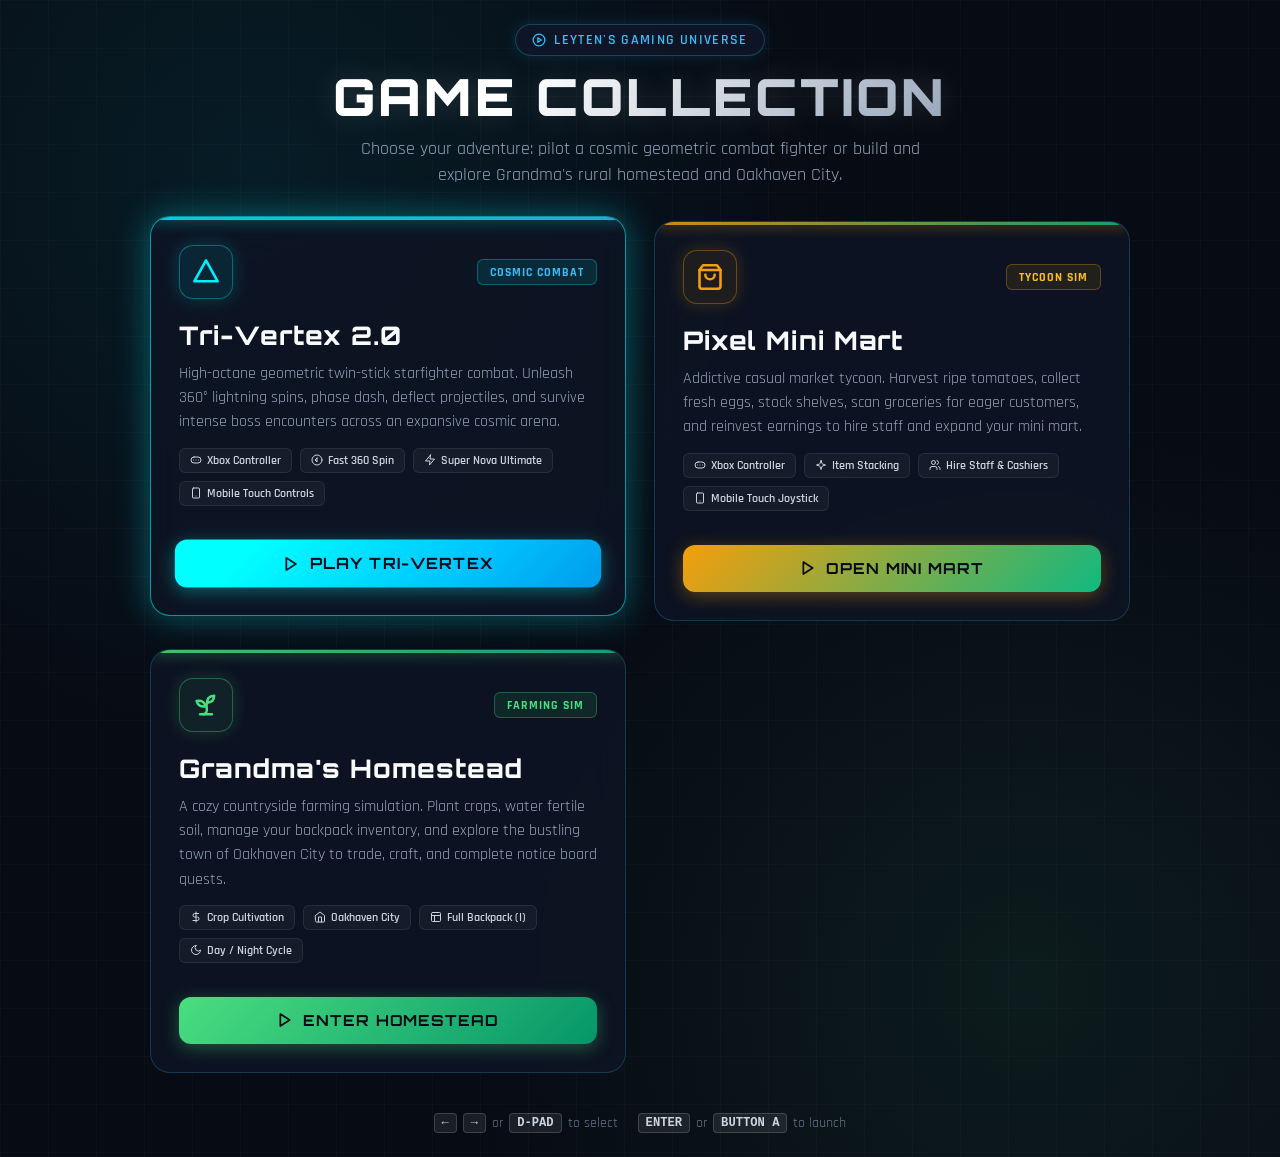
==== index.html @ d426d2e6 "Add Pixel Mini Mart cartoon/pixel tycoon game with Xbox, PC, and Mobile controls" ====
<!DOCTYPE html>
<html lang="en">
<head>
  <meta charset="UTF-8">
  <meta name="viewport" content="width=device-width, initial-scale=1.0, maximum-scale=1.0, user-scalable=no">
  <title>Leyten's Games - Game Hub</title>
  <link rel="preconnect" href="https://fonts.googleapis.com">
  <link rel="preconnect" href="https://fonts.gstatic.com" crossorigin>
  <link href="https://fonts.googleapis.com/css2?family=Orbitron:wght@500;700;900&family=Rajdhani:wght@500;600;700&display=swap" rel="stylesheet">
  <style>
    :root {
      --bg: #070b14;
      --card-bg: rgba(13, 20, 36, 0.85);
      --card-border: rgba(56, 189, 248, 0.22);
      --card-hover: rgba(56, 189, 248, 0.45);
      --tri-color: #00f0ff;
      --tri-glow: rgba(0, 240, 255, 0.35);
      --farm-color: #4ade80;
      --farm-glow: rgba(74, 222, 128, 0.35);
      --text-main: #f8fafc;
      --text-sub: #94a3b8;
    }

    * {
      box-sizing: border-box;
      margin: 0;
      padding: 0;
      user-select: none;
      -webkit-user-select: none;
    }

    body {
      background-color: var(--bg);
      background-image: 
        radial-gradient(circle at 20% 15%, rgba(0, 240, 255, 0.08) 0%, transparent 40%),
        radial-gradient(circle at 80% 85%, rgba(74, 222, 128, 0.08) 0%, transparent 40%),
        linear-gradient(rgba(255, 255, 255, 0.02) 1px, transparent 1px),
        linear-gradient(90deg, rgba(255, 255, 255, 0.02) 1px, transparent 1px);
      background-size: 100% 100%, 100% 100%, 48px 48px, 48px 48px;
      color: var(--text-main);
      font-family: 'Rajdhani', sans-serif;
      min-height: 100vh;
      display: flex;
      flex-direction: column;
      align-items: center;
      justify-content: center;
      padding: 24px 16px;
      overflow-x: hidden;
    }

    .hub-container {
      width: 100%;
      max-width: 980px;
      display: flex;
      flex-direction: column;
      align-items: center;
      gap: 32px;
    }

    /* Header */
    .hub-header {
      text-align: center;
      display: flex;
      flex-direction: column;
      align-items: center;
      gap: 8px;
    }

    .brand-badge {
      display: inline-flex;
      align-items: center;
      gap: 8px;
      padding: 6px 16px;
      background: rgba(15, 23, 42, 0.8);
      border: 1px solid rgba(56, 189, 248, 0.28);
      border-radius: 9999px;
      font-size: 0.85rem;
      font-weight: 600;
      letter-spacing: 0.1em;
      text-transform: uppercase;
      color: #38bdf8;
      box-shadow: 0 0 16px rgba(56, 189, 248, 0.15);
    }

    .hub-title {
      font-family: 'Orbitron', sans-serif;
      font-size: clamp(2rem, 5vw, 3.2rem);
      font-weight: 900;
      letter-spacing: 0.06em;
      background: linear-gradient(135deg, #ffffff 30%, #94a3b8 100%);
      -webkit-background-clip: text;
      -webkit-text-fill-color: transparent;
      text-shadow: 0 0 30px rgba(255, 255, 255, 0.15);
    }

    .hub-subtitle {
      color: var(--text-sub);
      font-size: 1.1rem;
      max-width: 580px;
      line-height: 1.5;
    }

    /* Games Grid */
    .games-grid {
      display: grid;
      grid-template-columns: repeat(auto-fit, minmax(320px, 1fr));
      gap: 28px;
      width: 100%;
    }

    .game-card {
      background: var(--card-bg);
      border: 1px solid var(--card-border);
      border-radius: 20px;
      padding: 28px;
      display: flex;
      flex-direction: column;
      gap: 20px;
      backdrop-filter: blur(16px);
      -webkit-backdrop-filter: blur(16px);
      text-decoration: none;
      color: inherit;
      position: relative;
      overflow: hidden;
      transition: all 0.28s cubic-bezier(0.16, 1, 0.3, 1);
      outline: none;
    }

    .game-card::before {
      content: '';
      position: absolute;
      top: 0;
      left: 0;
      right: 0;
      height: 3px;
      opacity: 0.85;
      transition: height 0.28s ease, opacity 0.28s ease;
    }

    .game-card.tri-vertex::before {
      background: linear-gradient(90deg, #00f0ff, #38bdf8);
      box-shadow: 0 0 14px #00f0ff;
    }

    .game-card.homestead::before {
      background: linear-gradient(90deg, #4ade80, #10b981);
      box-shadow: 0 0 14px #4ade80;
    }

    .game-card.mini-mart::before {
      background: linear-gradient(90deg, #f59e0b, #10b981);
      box-shadow: 0 0 14px #f59e0b;
    }

    .game-card.mini-mart:hover,
    .game-card.mini-mart:focus-visible,
    .game-card.mini-mart.active-focus {
      border-color: rgba(245, 158, 11, 0.6);
      box-shadow: 0 0 35px rgba(245, 158, 11, 0.35);
    }

    .game-card.mini-mart .game-icon-wrap {
      background: rgba(245, 158, 11, 0.08);
      border-color: rgba(245, 158, 11, 0.35);
      color: #f59e0b;
      box-shadow: 0 0 18px rgba(245, 158, 11, 0.2);
    }

    .game-card.mini-mart .genre-tag {
      background: rgba(245, 158, 11, 0.1);
      border-color: rgba(245, 158, 11, 0.3);
      color: #fbbf24;
    }

    .game-card.mini-mart .launch-btn {
      background: linear-gradient(135deg, #f59e0b, #10b981);
      color: #070b14;
      box-shadow: 0 4px 18px rgba(245, 158, 11, 0.35);
    }

    .game-card:hover,
    .game-card:focus-visible,
    .game-card.active-focus {
      transform: translateY(-5px);
      box-shadow: 0 18px 36px -10px rgba(0, 0, 0, 0.65);
    }

    .game-card.tri-vertex:hover,
    .game-card.tri-vertex:focus-visible,
    .game-card.tri-vertex.active-focus {
      border-color: rgba(0, 240, 255, 0.6);
      box-shadow: 0 0 35px var(--tri-glow);
    }

    .game-card.homestead:hover,
    .game-card.homestead:focus-visible,
    .game-card.homestead.active-focus {
      border-color: rgba(74, 222, 128, 0.6);
      box-shadow: 0 0 35px var(--farm-glow);
    }

    /* Card Elements */
    .card-top {
      display: flex;
      justify-content: space-between;
      align-items: center;
    }

    .game-icon-wrap {
      width: 54px;
      height: 54px;
      border-radius: 14px;
      display: flex;
      align-items: center;
      justify-content: center;
      border: 1px solid;
    }

    .game-card.tri-vertex .game-icon-wrap {
      background: rgba(0, 240, 255, 0.08);
      border-color: rgba(0, 240, 255, 0.35);
      color: #00f0ff;
      box-shadow: 0 0 18px rgba(0, 240, 255, 0.2);
    }

    .game-card.homestead .game-icon-wrap {
      background: rgba(74, 222, 128, 0.08);
      border-color: rgba(74, 222, 128, 0.35);
      color: #4ade80;
      box-shadow: 0 0 18px rgba(74, 222, 128, 0.2);
    }

    .genre-tag {
      font-size: 0.78rem;
      font-weight: 700;
      text-transform: uppercase;
      letter-spacing: 0.08em;
      padding: 4px 12px;
      border-radius: 6px;
      border: 1px solid;
    }

    .game-card.tri-vertex .genre-tag {
      background: rgba(0, 240, 255, 0.1);
      border-color: rgba(0, 240, 255, 0.3);
      color: #38bdf8;
    }

    .game-card.homestead .genre-tag {
      background: rgba(74, 222, 128, 0.1);
      border-color: rgba(74, 222, 128, 0.3);
      color: #4ade80;
    }

    .card-body {
      display: flex;
      flex-direction: column;
      gap: 10px;
    }

    .game-name {
      font-family: 'Orbitron', sans-serif;
      font-size: 1.6rem;
      font-weight: 800;
      letter-spacing: 0.04em;
    }

    .game-desc {
      color: var(--text-sub);
      font-size: 0.98rem;
      line-height: 1.55;
    }

    /* Feature tags */
    .feature-pills {
      display: flex;
      flex-wrap: wrap;
      gap: 8px;
      margin-top: 4px;
    }

    .feature-pill {
      font-size: 0.76rem;
      font-weight: 600;
      color: #cbd5e1;
      background: rgba(255, 255, 255, 0.04);
      padding: 4px 10px;
      border-radius: 6px;
      border: 1px solid rgba(255, 255, 255, 0.08);
      display: flex;
      align-items: center;
      gap: 5px;
    }

    /* Action button */
    .card-footer {
      margin-top: auto;
      padding-top: 14px;
    }

    .launch-btn {
      width: 100%;
      padding: 14px;
      border-radius: 12px;
      font-family: 'Orbitron', sans-serif;
      font-size: 0.95rem;
      font-weight: 700;
      letter-spacing: 0.06em;
      text-transform: uppercase;
      display: flex;
      align-items: center;
      justify-content: center;
      gap: 10px;
      border: none;
      cursor: pointer;
      transition: all 0.22s ease;
    }

    .game-card.tri-vertex .launch-btn {
      background: linear-gradient(135deg, #00f0ff, #0088cc);
      color: #070b14;
      box-shadow: 0 4px 18px rgba(0, 240, 255, 0.35);
    }

    .game-card.homestead .launch-btn {
      background: linear-gradient(135deg, #4ade80, #059669);
      color: #070b14;
      box-shadow: 0 4px 18px rgba(74, 222, 128, 0.35);
    }

    .game-card:hover .launch-btn,
    .game-card.active-focus .launch-btn {
      filter: brightness(1.15);
      transform: scale(1.02);
    }

    /* Footer Navigation & Controls Tip */
    .hub-footer {
      display: flex;
      flex-wrap: wrap;
      align-items: center;
      justify-content: center;
      gap: 20px;
      color: #64748b;
      font-size: 0.88rem;
      text-align: center;
      padding-top: 8px;
    }

    .tip-item {
      display: inline-flex;
      align-items: center;
      gap: 6px;
    }

    .key-badge {
      display: inline-block;
      padding: 2px 7px;
      border-radius: 4px;
      background: rgba(255, 255, 255, 0.08);
      border: 1px solid rgba(255, 255, 255, 0.16);
      color: #cbd5e1;
      font-size: 0.76rem;
      font-family: monospace;
      font-weight: 700;
    }

    svg {
      flex-shrink: 0;
    }
  </style>
</head>
<body>

  <main class="hub-container">
    
    <!-- Header -->
    <header class="hub-header">
      <div class="brand-badge">
        <svg width="14" height="14" viewBox="0 0 24 24" fill="none" stroke="currentColor" stroke-width="2.2" stroke-linecap="round" stroke-linejoin="round">
          <circle cx="12" cy="12" r="10"/>
          <polygon points="10 8 16 12 10 16 10 8"/>
        </svg>
        <span>Leyten's Gaming Universe</span>
      </div>
      <h1 class="hub-title">GAME COLLECTION</h1>
      <p class="hub-subtitle">Choose your adventure: pilot a cosmic geometric combat fighter or build and explore Grandma's rural homestead and Oakhaven City.</p>
    </header>

    <!-- Games Grid -->
    <section class="games-grid" aria-label="Available Games">
      
      <!-- Tri-Vertex Card -->
      <a href="Tri-Vertex/index.html" class="game-card tri-vertex" id="card-tri-vertex" tabindex="0">
        <div class="card-top">
          <div class="game-icon-wrap" aria-hidden="true">
            <svg width="28" height="28" viewBox="0 0 24 24" fill="none" stroke="currentColor" stroke-width="2.2" stroke-linecap="round" stroke-linejoin="round">
              <polygon points="12 2 22 20 2 20 12 2"/>
            </svg>
          </div>
          <span class="genre-tag">Cosmic Combat</span>
        </div>

        <div class="card-body">
          <h2 class="game-name">Tri-Vertex 2.0</h2>
          <p class="game-desc">High-octane geometric twin-stick starfighter combat. Unleash 360° lightning spins, phase dash, deflect projectiles, and survive intense boss encounters across an expansive cosmic arena.</p>

          <div class="feature-pills">
            <span class="feature-pill">
              <svg width="12" height="12" viewBox="0 0 24 24" fill="none" stroke="currentColor" stroke-width="2" stroke-linecap="round" stroke-linejoin="round">
                <rect width="20" height="12" x="2" y="6" rx="6"/>
                <path d="M12 12h.01"/><path d="M17 12h.01"/><path d="M7 12h.01"/>
              </svg>
              Xbox Controller
            </span>
            <span class="feature-pill">
              <svg width="12" height="12" viewBox="0 0 24 24" fill="none" stroke="currentColor" stroke-width="2" stroke-linecap="round" stroke-linejoin="round">
                <circle cx="12" cy="12" r="10"/><polygon points="12 8 8 12 12 16 12 8"/>
              </svg>
              Fast 360 Spin
            </span>
            <span class="feature-pill">
              <svg width="12" height="12" viewBox="0 0 24 24" fill="none" stroke="currentColor" stroke-width="2" stroke-linecap="round" stroke-linejoin="round">
                <polygon points="13 2 3 14 12 14 11 22 21 10 12 10 13 2"/>
              </svg>
              Super Nova Ultimate
            </span>
            <span class="feature-pill">
              <svg width="12" height="12" viewBox="0 0 24 24" fill="none" stroke="currentColor" stroke-width="2" stroke-linecap="round" stroke-linejoin="round">
                <rect width="14" height="20" x="5" y="2" rx="2"/><path d="M12 18h.01"/>
              </svg>
              Mobile Touch Controls
            </span>
          </div>
        </div>

        <div class="card-footer">
          <div class="launch-btn">
            <svg width="16" height="16" viewBox="0 0 24 24" fill="none" stroke="currentColor" stroke-width="2.5" stroke-linecap="round" stroke-linejoin="round">
              <polygon points="5 3 19 12 5 21 5 3"/>
            </svg>
            <span>Play Tri-Vertex</span>
          </div>
        </div>
      </a>

      <!-- Pixel Mini Mart Card -->
      <a href="Mini-Mart/index.html" class="game-card mini-mart" id="card-mini-mart" tabindex="0">
        <div class="card-top">
          <div class="game-icon-wrap" aria-hidden="true">
            <svg width="28" height="28" viewBox="0 0 24 24" fill="none" stroke="currentColor" stroke-width="2.2" stroke-linecap="round" stroke-linejoin="round">
              <path d="M6 2 3 6v14a2 2 0 0 0 2 2h14a2 2 0 0 0 2-2V6l-3-4Z"/>
              <path d="M3 6h18"/>
              <path d="M16 10a4 4 0 0 1-8 0"/>
            </svg>
          </div>
          <span class="genre-tag">Tycoon Sim</span>
        </div>

        <div class="card-body">
          <h2 class="game-name">Pixel Mini Mart</h2>
          <p class="game-desc">Addictive casual market tycoon. Harvest ripe tomatoes, collect fresh eggs, stock shelves, scan groceries for eager customers, and reinvest earnings to hire staff and expand your mini mart.</p>

          <div class="feature-pills">
            <span class="feature-pill">
              <svg width="12" height="12" viewBox="0 0 24 24" fill="none" stroke="currentColor" stroke-width="2" stroke-linecap="round" stroke-linejoin="round">
                <rect width="20" height="12" x="2" y="6" rx="6"/>
                <path d="M12 12h.01"/><path d="M17 12h.01"/><path d="M7 12h.01"/>
              </svg>
              Xbox Controller
            </span>
            <span class="feature-pill">
              <svg width="12" height="12" viewBox="0 0 24 24" fill="none" stroke="currentColor" stroke-width="2" stroke-linecap="round" stroke-linejoin="round">
                <path d="m12 3-1.9 5.8a2 2 0 0 1-1.3 1.3L3 12l5.8 1.9a2 2 0 0 1 1.3 1.3L12 21l1.9-5.8a2 2 0 0 1 1.3-1.3L21 12l-5.8-1.9a2 2 0 0 1-1.3-1.3Z"/>
              </svg>
              Item Stacking
            </span>
            <span class="feature-pill">
              <svg width="12" height="12" viewBox="0 0 24 24" fill="none" stroke="currentColor" stroke-width="2" stroke-linecap="round" stroke-linejoin="round">
                <path d="M16 21v-2a4 4 0 0 0-4-4H6a4 4 0 0 0-4 4v2"/><circle cx="9" cy="7" r="4"/><path d="M22 21v-2a4 4 0 0 0-3-3.87"/><path d="M16 3.13a4 4 0 0 1 0 7.75"/>
              </svg>
              Hire Staff & Cashiers
            </span>
            <span class="feature-pill">
              <svg width="12" height="12" viewBox="0 0 24 24" fill="none" stroke="currentColor" stroke-width="2" stroke-linecap="round" stroke-linejoin="round">
                <rect width="14" height="20" x="5" y="2" rx="2"/><path d="M12 18h.01"/>
              </svg>
              Mobile Touch Joystick
            </span>
          </div>
        </div>

        <div class="card-footer">
          <div class="launch-btn">
            <svg width="16" height="16" viewBox="0 0 24 24" fill="none" stroke="currentColor" stroke-width="2.5" stroke-linecap="round" stroke-linejoin="round">
              <polygon points="5 3 19 12 5 21 5 3"/>
            </svg>
            <span>Open Mini Mart</span>
          </div>
        </div>
      </a>

      <!-- Grandma's Homestead Card -->
      <a href="Grandmas-Homestead/index.html" class="game-card homestead" id="card-homestead" tabindex="0">
        <div class="card-top">
          <div class="game-icon-wrap" aria-hidden="true">
            <svg width="28" height="28" viewBox="0 0 24 24" fill="none" stroke="currentColor" stroke-width="2.2" stroke-linecap="round" stroke-linejoin="round">
              <path d="M7 20h10"/>
              <path d="M10 20c5.5-2.5.8-6.4 3-10"/>
              <path d="M9.5 9.4c1.1.8 1.8 2.2 2.3 3.7-2 .4-3.5.4-4.8-.3-1.2-.6-2.3-1.9-3-4.2 2.8-.5 4.4.1 5.5.8z"/>
              <path d="M14.1 6a7 7 0 0 0-1.1 4c1.9-.1 3.3-.6 4.3-1.4 1-1 1.6-2.3 1.7-4.6-2.7.1-4 1-4.9 2z"/>
            </svg>
          </div>
          <span class="genre-tag">Farming Sim</span>
        </div>

        <div class="card-body">
          <h2 class="game-name">Grandma's Homestead</h2>
          <p class="game-desc">A cozy countryside farming simulation. Plant crops, water fertile soil, manage your backpack inventory, and explore the bustling town of Oakhaven City to trade, craft, and complete notice board quests.</p>

          <div class="feature-pills">
            <span class="feature-pill">
              <svg width="12" height="12" viewBox="0 0 24 24" fill="none" stroke="currentColor" stroke-width="2" stroke-linecap="round" stroke-linejoin="round">
                <path d="M12 2v20"/><path d="M17 5H9.5a3.5 3.5 0 0 0 0 7h5a3.5 3.5 0 0 1 0 7H6"/>
              </svg>
              Crop Cultivation
            </span>
            <span class="feature-pill">
              <svg width="12" height="12" viewBox="0 0 24 24" fill="none" stroke="currentColor" stroke-width="2" stroke-linecap="round" stroke-linejoin="round">
                <path d="m3 9 9-7 9 7v11a2 2 0 0 1-2 2H5a2 2 0 0 1-2-2z"/><polyline points="9 22 9 12 15 12 15 22"/>
              </svg>
              Oakhaven City
            </span>
            <span class="feature-pill">
              <svg width="12" height="12" viewBox="0 0 24 24" fill="none" stroke="currentColor" stroke-width="2" stroke-linecap="round" stroke-linejoin="round">
                <rect width="18" height="18" x="3" y="3" rx="2"/><path d="M3 9h18"/><path d="M9 21V9"/>
              </svg>
              Full Backpack (I)
            </span>
            <span class="feature-pill">
              <svg width="12" height="12" viewBox="0 0 24 24" fill="none" stroke="currentColor" stroke-width="2" stroke-linecap="round" stroke-linejoin="round">
                <path d="M12 3a6 6 0 0 0 9 9 9 9 0 1 1-9-9Z"/>
              </svg>
              Day / Night Cycle
            </span>
          </div>
        </div>

        <div class="card-footer">
          <div class="launch-btn">
            <svg width="16" height="16" viewBox="0 0 24 24" fill="none" stroke="currentColor" stroke-width="2.5" stroke-linecap="round" stroke-linejoin="round">
              <polygon points="5 3 19 12 5 21 5 3"/>
            </svg>
            <span>Enter Homestead</span>
          </div>
        </div>
      </a>

    </section>

    <!-- Footer Controls & Navigation Tip -->
    <footer class="hub-footer">
      <div class="tip-item">
        <span class="key-badge">&larr;</span>
        <span class="key-badge">&rarr;</span>
        <span>or</span>
        <span class="key-badge">D-PAD</span>
        <span>to select</span>
      </div>
      <div class="tip-item">
        <span class="key-badge">ENTER</span>
        <span>or</span>
        <span class="key-badge">BUTTON A</span>
        <span>to launch</span>
      </div>
    </footer>

  </main>

  <script>
    // Keyboard and Gamepad Navigation for Hub
    const cards = [document.getElementById('card-tri-vertex'), document.getElementById('card-mini-mart'), document.getElementById('card-homestead')];
    let selectedIndex = 0;

    function updateCardFocus() {
      cards.forEach((card, idx) => {
        if (idx === selectedIndex) {
          card.classList.add('active-focus');
          card.focus();
        } else {
          card.classList.remove('active-focus');
        }
      });
    }

    // Keyboard Arrow Keys
    window.addEventListener('keydown', (e) => {
      if (e.key === 'ArrowRight' || e.key === 'ArrowDown') {
        e.preventDefault();
        selectedIndex = (selectedIndex + 1) % cards.length;
        updateCardFocus();
      } else if (e.key === 'ArrowLeft' || e.key === 'ArrowUp') {
        e.preventDefault();
        selectedIndex = (selectedIndex - 1 + cards.length) % cards.length;
        updateCardFocus();
      } else if (e.key === 'Enter') {
        cards[selectedIndex].click();
      }
    });

    // Gamepad Polling for Hub Navigation
    let prevButtonA = false;
    let prevNavLeft = false;
    let prevNavRight = false;
    let navCooldown = 0;

    function pollHubGamepad() {
      if (navigator.getGamepads) {
        const gamepads = navigator.getGamepads();
        if (gamepads && gamepads[0]) {
          const gp = gamepads[0];
          const btnA = gp.buttons[0] && gp.buttons[0].pressed;
          const dpadLeft = gp.buttons[14] && gp.buttons[14].pressed;
          const dpadRight = gp.buttons[15] && gp.buttons[15].pressed;
          const stickX = gp.axes[0] || 0;

          if (navCooldown <= 0) {
            if (dpadRight || stickX > 0.45) {
              selectedIndex = (selectedIndex + 1) % cards.length;
              updateCardFocus();
              navCooldown = 0.22;
            } else if (dpadLeft || stickX < -0.45) {
              selectedIndex = (selectedIndex - 1 + cards.length) % cards.length;
              updateCardFocus();
              navCooldown = 0.22;
            }
          } else {
            navCooldown -= 0.016;
          }

          if (btnA && !prevButtonA) {
            cards[selectedIndex].click();
          }
          prevButtonA = btnA;
        }
      }
      requestAnimationFrame(pollHubGamepad);
    }

    requestAnimationFrame(pollHubGamepad);
    updateCardFocus();
  </script>
</body>
</html>
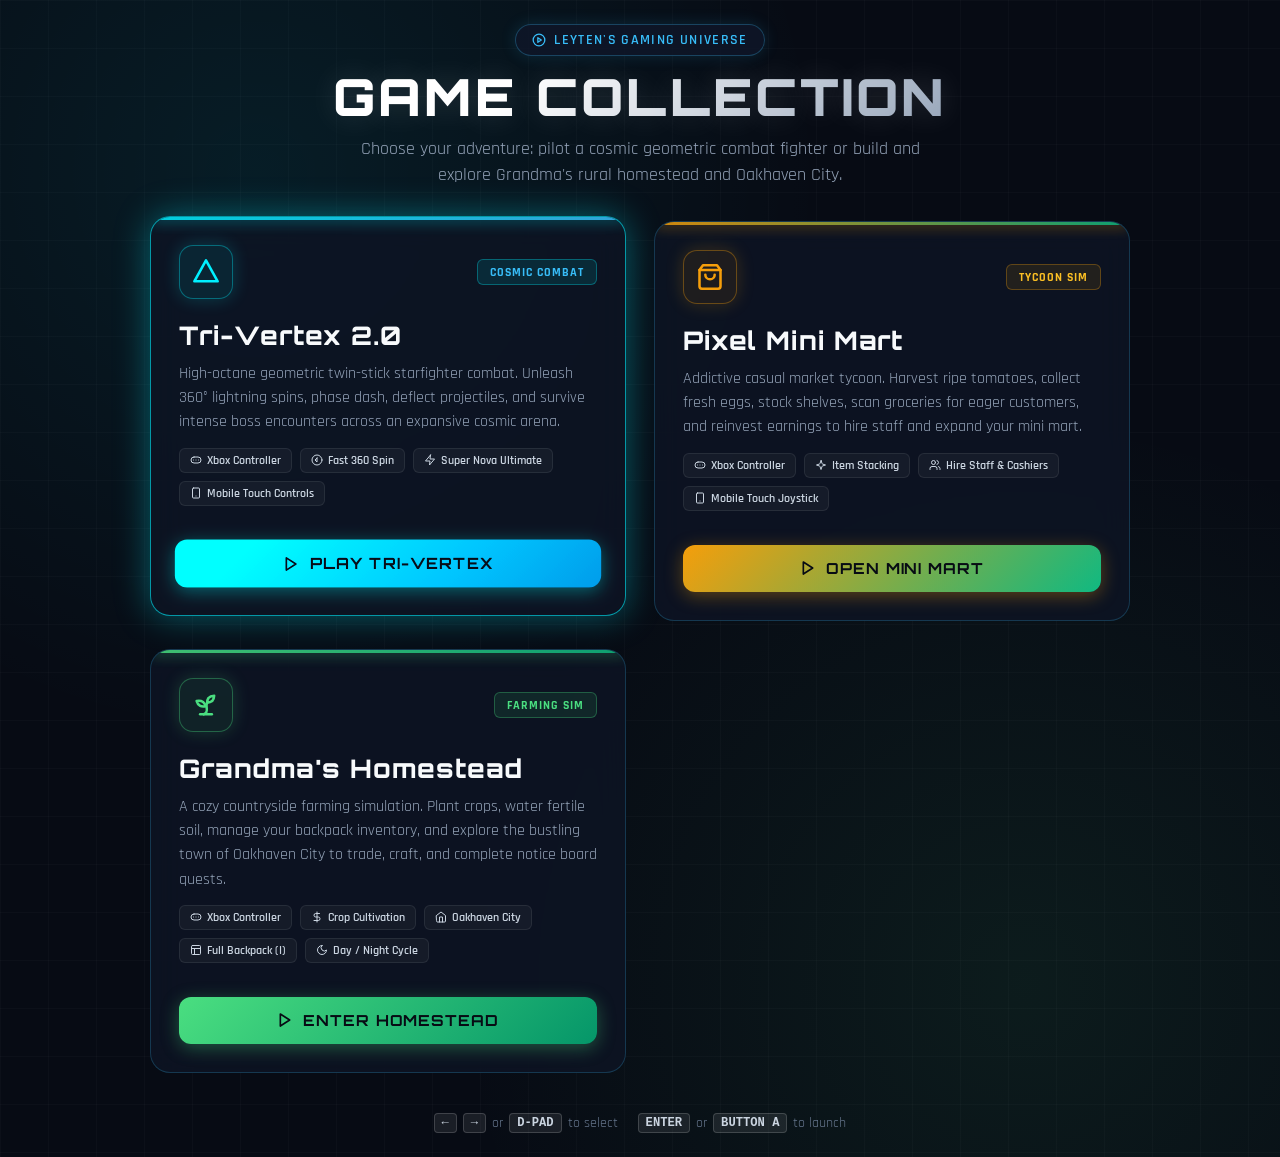
==== commit fbc82891: "Highlight Xbox Controller support for Grandma's Homestead on Game Hub" ====
--- a/index.html
+++ b/index.html
@@ -521,6 +521,13 @@
           <div class="feature-pills">
             <span class="feature-pill">
               <svg width="12" height="12" viewBox="0 0 24 24" fill="none" stroke="currentColor" stroke-width="2" stroke-linecap="round" stroke-linejoin="round">
+                <rect width="20" height="12" x="2" y="6" rx="6"/>
+                <path d="M12 12h.01"/><path d="M17 12h.01"/><path d="M7 12h.01"/>
+              </svg>
+              Xbox Controller
+            </span>
+            <span class="feature-pill">
+              <svg width="12" height="12" viewBox="0 0 24 24" fill="none" stroke="currentColor" stroke-width="2" stroke-linecap="round" stroke-linejoin="round">
                 <path d="M12 2v20"/><path d="M17 5H9.5a3.5 3.5 0 0 0 0 7h5a3.5 3.5 0 0 1 0 7H6"/>
               </svg>
               Crop Cultivation
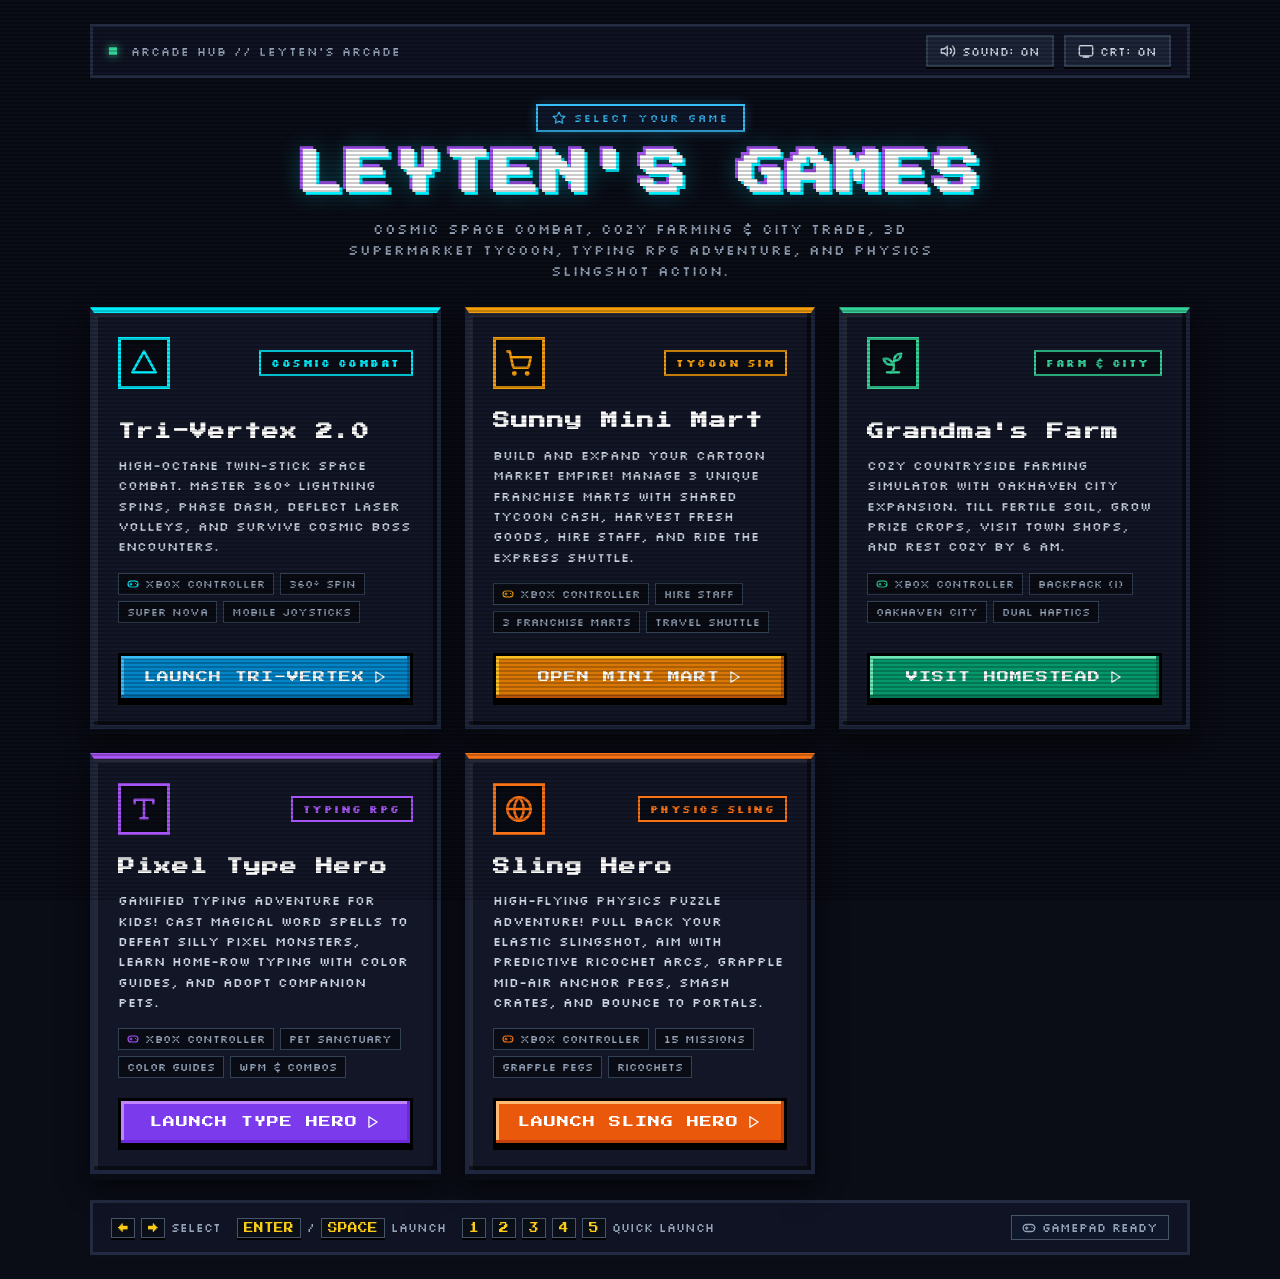
==== commit 25aaef38: "Add Sling Hero game and mobile touch controls across arcade games" ====
--- a/index.html
+++ b/index.html
@@ -3,22 +3,27 @@
 <head>
   <meta charset="UTF-8">
   <meta name="viewport" content="width=device-width, initial-scale=1.0, maximum-scale=1.0, user-scalable=no">
-  <title>Leyten's Games - Game Hub</title>
+  <title>Leyten's Games - Retro Pixel Arcade Hub</title>
   <link rel="preconnect" href="https://fonts.googleapis.com">
   <link rel="preconnect" href="https://fonts.gstatic.com" crossorigin>
-  <link href="https://fonts.googleapis.com/css2?family=Orbitron:wght@500;700;900&family=Rajdhani:wght@500;600;700&display=swap" rel="stylesheet">
+  <link href="https://fonts.googleapis.com/css2?family=Press+Start+2P&family=Silkscreen:wght@400;700&display=swap" rel="stylesheet">
   <style>
     :root {
-      --bg: #070b14;
-      --card-bg: rgba(13, 20, 36, 0.85);
-      --card-border: rgba(56, 189, 248, 0.22);
-      --card-hover: rgba(56, 189, 248, 0.45);
-      --tri-color: #00f0ff;
-      --tri-glow: rgba(0, 240, 255, 0.35);
-      --farm-color: #4ade80;
-      --farm-glow: rgba(74, 222, 128, 0.35);
-      --text-main: #f8fafc;
-      --text-sub: #94a3b8;
+      --bg-dark: #0a0c16;
+      --panel-bg: #121626;
+      --pixel-border: #1e2538;
+      --tri-neon: #00f0ff;
+      --tri-glow: rgba(0, 240, 255, 0.4);
+      --mart-amber: #f59e0b;
+      --mart-glow: rgba(245, 158, 11, 0.4);
+      --farm-green: #34d399;
+      --farm-glow: rgba(52, 211, 153, 0.4);
+      --hero-purple: #a855f7;
+      --hero-glow: rgba(168, 85, 247, 0.4);
+      --sling-orange: #f97316;
+      --sling-glow: rgba(249, 115, 22, 0.4);
+      --text-white: #f8fafc;
+      --text-gray: #94a3b8;
     }
 
     * {
@@ -30,15 +35,9 @@
     }
 
     body {
-      background-color: var(--bg);
-      background-image: 
-        radial-gradient(circle at 20% 15%, rgba(0, 240, 255, 0.08) 0%, transparent 40%),
-        radial-gradient(circle at 80% 85%, rgba(74, 222, 128, 0.08) 0%, transparent 40%),
-        linear-gradient(rgba(255, 255, 255, 0.02) 1px, transparent 1px),
-        linear-gradient(90deg, rgba(255, 255, 255, 0.02) 1px, transparent 1px);
-      background-size: 100% 100%, 100% 100%, 48px 48px, 48px 48px;
-      color: var(--text-main);
-      font-family: 'Rajdhani', sans-serif;
+      background-color: var(--bg-dark);
+      color: var(--text-white);
+      font-family: 'Silkscreen', 'Courier New', monospace;
       min-height: 100vh;
       display: flex;
       flex-direction: column;
@@ -46,57 +45,159 @@
       justify-content: center;
       padding: 24px 16px;
       overflow-x: hidden;
-    }
-
+      position: relative;
+    }
+
+    /* Pixel Starfield Background Canvas */
+    #pixelCanvas {
+      position: fixed;
+      top: 0;
+      left: 0;
+      width: 100%;
+      height: 100%;
+      z-index: 0;
+      pointer-events: none;
+    }
+
+    /* Optional CRT Scanline Overlay */
+    .crt-overlay {
+      position: fixed;
+      inset: 0;
+      background: linear-gradient(rgba(18, 16, 16, 0) 50%, rgba(0, 0, 0, 0.28) 50%);
+      background-size: 100% 4px;
+      z-index: 100;
+      pointer-events: none;
+      opacity: 0.75;
+      transition: opacity 0.2s ease;
+    }
+    .crt-overlay.off {
+      opacity: 0;
+    }
+
+    /* Main Container */
     .hub-container {
+      position: relative;
+      z-index: 10;
       width: 100%;
-      max-width: 980px;
+      max-width: 1100px;
       display: flex;
       flex-direction: column;
       align-items: center;
-      gap: 32px;
-    }
-
-    /* Header */
-    .hub-header {
+      gap: 26px;
+    }
+
+    /* Top Controls Bar */
+    .top-bar {
+      width: 100%;
+      display: flex;
+      justify-content: space-between;
+      align-items: center;
+      flex-wrap: wrap;
+      gap: 12px;
+      background: rgba(18, 22, 38, 0.85);
+      border: 3px solid #232b42;
+      box-shadow: 0 4px 0 #0b0e18;
+      padding: 8px 16px;
+    }
+
+    .top-left-status {
+      display: flex;
+      align-items: center;
+      gap: 14px;
+      font-size: 0.72rem;
+      letter-spacing: 1px;
+      color: #94a3b8;
+    }
+
+    .blinking-dot {
+      width: 8px;
+      height: 8px;
+      background: #34d399;
+      box-shadow: 0 0 8px #34d399;
+      display: inline-block;
+      animation: pixelBlink 1s infinite steps(1);
+    }
+
+    @keyframes pixelBlink {
+      0%, 49% { opacity: 1; }
+      50%, 100% { opacity: 0; }
+    }
+
+    .top-actions {
+      display: flex;
+      align-items: center;
+      gap: 10px;
+    }
+
+    .top-btn {
+      font-family: 'Silkscreen', monospace;
+      font-size: 0.72rem;
+      padding: 6px 12px;
+      background: #1e2538;
+      border: 2px solid #334155;
+      color: #cbd5e1;
+      cursor: pointer;
+      display: inline-flex;
+      align-items: center;
+      gap: 6px;
+      box-shadow: 0 2px 0 #000;
+      transition: all 0.1s ease;
+    }
+
+    .top-btn:hover {
+      background: #2a344d;
+      border-color: #64748b;
+      color: #ffffff;
+      transform: translateY(-1px);
+    }
+
+    .top-btn:active {
+      transform: translateY(1px);
+      box-shadow: 0 1px 0 #000;
+    }
+
+    /* Arcade Header */
+    .arcade-header {
       text-align: center;
       display: flex;
       flex-direction: column;
       align-items: center;
+      gap: 10px;
+      position: relative;
+    }
+
+    .arcade-badge {
+      display: inline-flex;
+      align-items: center;
       gap: 8px;
-    }
-
-    .brand-badge {
-      display: inline-flex;
-      align-items: center;
-      gap: 8px;
-      padding: 6px 16px;
-      background: rgba(15, 23, 42, 0.8);
-      border: 1px solid rgba(56, 189, 248, 0.28);
-      border-radius: 9999px;
-      font-size: 0.85rem;
-      font-weight: 600;
-      letter-spacing: 0.1em;
+      font-size: 0.68rem;
+      padding: 5px 14px;
+      background: #0f172a;
+      border: 2px solid #38bdf8;
+      box-shadow: 0 0 12px rgba(56, 189, 248, 0.3);
+      color: #38bdf8;
       text-transform: uppercase;
-      color: #38bdf8;
-      box-shadow: 0 0 16px rgba(56, 189, 248, 0.15);
-    }
-
-    .hub-title {
-      font-family: 'Orbitron', sans-serif;
-      font-size: clamp(2rem, 5vw, 3.2rem);
-      font-weight: 900;
-      letter-spacing: 0.06em;
-      background: linear-gradient(135deg, #ffffff 30%, #94a3b8 100%);
-      -webkit-background-clip: text;
-      -webkit-text-fill-color: transparent;
-      text-shadow: 0 0 30px rgba(255, 255, 255, 0.15);
-    }
-
-    .hub-subtitle {
-      color: var(--text-sub);
-      font-size: 1.1rem;
-      max-width: 580px;
+      letter-spacing: 2px;
+    }
+
+    .arcade-title {
+      font-family: 'Press Start 2P', monospace;
+      font-size: clamp(1.8rem, 4.2vw, 2.9rem);
+      letter-spacing: 3px;
+      color: #ffffff;
+      text-shadow: 
+        3px 3px 0 #00f0ff,
+        -3px -3px 0 #a855f7,
+        0 0 24px rgba(0, 240, 255, 0.4);
+      margin: 4px 0;
+      line-height: 1.25;
+    }
+
+    .arcade-subtitle {
+      font-size: 0.88rem;
+      color: #94a3b8;
+      letter-spacing: 1px;
+      max-width: 640px;
       line-height: 1.5;
     }
 
@@ -104,541 +205,958 @@
     .games-grid {
       display: grid;
       grid-template-columns: repeat(auto-fit, minmax(320px, 1fr));
-      gap: 28px;
+      gap: 24px;
       width: 100%;
     }
 
-    .game-card {
-      background: var(--card-bg);
-      border: 1px solid var(--card-border);
-      border-radius: 20px;
-      padding: 28px;
+    /* Pixel Game Card */
+    .pixel-card {
+      background: var(--panel-bg);
+      border: 4px solid #1e263d;
+      box-shadow: 
+        inset -4px -4px 0px 0px rgba(0, 0, 0, 0.5),
+        inset 4px 4px 0px 0px rgba(255, 255, 255, 0.08),
+        0 6px 0px 0px #090c14,
+        0 12px 24px rgba(0, 0, 0, 0.6);
+      padding: 24px;
       display: flex;
       flex-direction: column;
+      justify-content: space-between;
       gap: 20px;
-      backdrop-filter: blur(16px);
-      -webkit-backdrop-filter: blur(16px);
       text-decoration: none;
       color: inherit;
       position: relative;
-      overflow: hidden;
-      transition: all 0.28s cubic-bezier(0.16, 1, 0.3, 1);
+      transition: transform 0.15s ease, border-color 0.15s ease, box-shadow 0.15s ease;
+      cursor: pointer;
       outline: none;
-    }
-
-    .game-card::before {
-      content: '';
-      position: absolute;
-      top: 0;
-      left: 0;
-      right: 0;
-      height: 3px;
-      opacity: 0.85;
-      transition: height 0.28s ease, opacity 0.28s ease;
-    }
-
-    .game-card.tri-vertex::before {
-      background: linear-gradient(90deg, #00f0ff, #38bdf8);
-      box-shadow: 0 0 14px #00f0ff;
-    }
-
-    .game-card.homestead::before {
-      background: linear-gradient(90deg, #4ade80, #10b981);
-      box-shadow: 0 0 14px #4ade80;
-    }
-
-    .game-card.mini-mart::before {
-      background: linear-gradient(90deg, #f59e0b, #10b981);
-      box-shadow: 0 0 14px #f59e0b;
-    }
-
-    .game-card.mini-mart:hover,
-    .game-card.mini-mart:focus-visible,
-    .game-card.mini-mart.active-focus {
-      border-color: rgba(245, 158, 11, 0.6);
-      box-shadow: 0 0 35px rgba(245, 158, 11, 0.35);
-    }
-
-    .game-card.mini-mart .game-icon-wrap {
-      background: rgba(245, 158, 11, 0.08);
-      border-color: rgba(245, 158, 11, 0.35);
-      color: #f59e0b;
-      box-shadow: 0 0 18px rgba(245, 158, 11, 0.2);
-    }
-
-    .game-card.mini-mart .genre-tag {
-      background: rgba(245, 158, 11, 0.1);
-      border-color: rgba(245, 158, 11, 0.3);
-      color: #fbbf24;
-    }
-
-    .game-card.mini-mart .launch-btn {
-      background: linear-gradient(135deg, #f59e0b, #10b981);
-      color: #070b14;
-      box-shadow: 0 4px 18px rgba(245, 158, 11, 0.35);
-    }
-
-    .game-card:hover,
-    .game-card:focus-visible,
-    .game-card.active-focus {
-      transform: translateY(-5px);
-      box-shadow: 0 18px 36px -10px rgba(0, 0, 0, 0.65);
-    }
-
-    .game-card.tri-vertex:hover,
-    .game-card.tri-vertex:focus-visible,
-    .game-card.tri-vertex.active-focus {
-      border-color: rgba(0, 240, 255, 0.6);
-      box-shadow: 0 0 35px var(--tri-glow);
-    }
-
-    .game-card.homestead:hover,
-    .game-card.homestead:focus-visible,
-    .game-card.homestead.active-focus {
-      border-color: rgba(74, 222, 128, 0.6);
-      box-shadow: 0 0 35px var(--farm-glow);
-    }
-
-    /* Card Elements */
-    .card-top {
+      touch-action: manipulation;
+      -webkit-tap-highlight-color: transparent;
+    }
+
+    .pixel-card:hover, .pixel-card.active-focus {
+      transform: translateY(-4px);
+    }
+
+    /* Specific Game Card Themes */
+    .pixel-card.tri-vertex {
+      border-top: 6px solid var(--tri-neon);
+    }
+    .pixel-card.tri-vertex:hover, .pixel-card.tri-vertex.active-focus {
+      border-color: var(--tri-neon);
+      box-shadow: 
+        inset -4px -4px 0px 0px rgba(0, 0, 0, 0.5),
+        inset 4px 4px 0px 0px rgba(0, 240, 255, 0.25),
+        0 8px 0px 0px #005566,
+        0 14px 28px var(--tri-glow);
+    }
+
+    .pixel-card.mini-mart {
+      border-top: 6px solid var(--mart-amber);
+    }
+    .pixel-card.mini-mart:hover, .pixel-card.mini-mart.active-focus {
+      border-color: var(--mart-amber);
+      box-shadow: 
+        inset -4px -4px 0px 0px rgba(0, 0, 0, 0.5),
+        inset 4px 4px 0px 0px rgba(245, 158, 11, 0.25),
+        0 8px 0px 0px #6b4004,
+        0 14px 28px var(--mart-glow);
+    }
+
+    .pixel-card.homestead {
+      border-top: 6px solid var(--farm-green);
+    }
+    .pixel-card.homestead:hover, .pixel-card.homestead.active-focus {
+      border-color: var(--farm-green);
+      box-shadow: 
+        inset -4px -4px 0px 0px rgba(0, 0, 0, 0.5),
+        inset 4px 4px 0px 0px rgba(52, 211, 153, 0.25),
+        0 8px 0px 0px #064e3b,
+        0 14px 28px var(--farm-glow);
+    }
+
+    .pixel-card.type-hero {
+      border-top: 6px solid var(--hero-purple);
+    }
+    .pixel-card.type-hero:hover, .pixel-card.type-hero.active-focus {
+      border-color: var(--hero-purple);
+      box-shadow: 
+        inset -4px -4px 0px 0px rgba(0, 0, 0, 0.5),
+        inset 4px 4px 0px 0px rgba(168, 85, 247, 0.25),
+        0 8px 0px 0px #581c87,
+        0 14px 28px var(--hero-glow);
+    }
+    .pixel-card.type-hero .pixel-icon-box {
+      border-color: var(--hero-purple);
+      color: var(--hero-purple);
+    }
+    .pixel-card.type-hero .genre-pill {
+      border-color: var(--hero-purple);
+      color: var(--hero-purple);
+    }
+    .pixel-card.type-hero .pixel-btn-action {
+      background: #7c3aed;
+      color: #ffffff;
+      box-shadow: 
+        inset -3px -3px 0px 0px #6d28d9,
+        inset 3px 3px 0px 0px #c084fc,
+        0 4px 0 #000;
+    }
+    .pixel-card.type-hero:hover .pixel-btn-action,
+    .pixel-card.type-hero.active-focus .pixel-btn-action {
+      background: var(--hero-purple);
+      color: #1e1035;
+      box-shadow: 
+        inset -3px -3px 0px 0px #7c3aed,
+        inset 3px 3px 0px 0px #f3e8ff,
+        0 5px 0 #000;
+    }
+
+    .pixel-card.sling-hero {
+      border-top: 6px solid var(--sling-orange);
+    }
+    .pixel-card.sling-hero:hover, .pixel-card.sling-hero.active-focus {
+      border-color: var(--sling-orange);
+      box-shadow: 
+        inset -4px -4px 0px 0px rgba(0, 0, 0, 0.5),
+        inset 4px 4px 0px 0px rgba(249, 115, 22, 0.25),
+        0 8px 0px 0px #9a3412,
+        0 14px 28px var(--sling-glow);
+    }
+    .pixel-card.sling-hero .pixel-icon-box {
+      border-color: var(--sling-orange);
+      color: var(--sling-orange);
+    }
+    .pixel-card.sling-hero .genre-pill {
+      border-color: var(--sling-orange);
+      color: var(--sling-orange);
+    }
+    .pixel-card.sling-hero .pixel-btn-action {
+      background: #ea580c;
+      color: #ffffff;
+      box-shadow: 
+        inset -3px -3px 0px 0px #c2410c,
+        inset 3px 3px 0px 0px #fdba74,
+        0 4px 0 #000;
+    }
+    .pixel-card.sling-hero:hover .pixel-btn-action,
+    .pixel-card.sling-hero.active-focus .pixel-btn-action {
+      background: var(--sling-orange);
+      color: #1a0800;
+      box-shadow: 
+        inset -3px -3px 0px 0px #ea580c,
+        inset 3px 3px 0px 0px #ffedd5,
+        0 5px 0 #000;
+    }
+
+    /* Card Header */
+    .card-header-row {
       display: flex;
       justify-content: space-between;
       align-items: center;
     }
 
-    .game-icon-wrap {
-      width: 54px;
-      height: 54px;
-      border-radius: 14px;
+    .pixel-icon-box {
+      width: 52px;
+      height: 52px;
       display: flex;
       align-items: center;
       justify-content: center;
-      border: 1px solid;
-    }
-
-    .game-card.tri-vertex .game-icon-wrap {
-      background: rgba(0, 240, 255, 0.08);
-      border-color: rgba(0, 240, 255, 0.35);
-      color: #00f0ff;
-      box-shadow: 0 0 18px rgba(0, 240, 255, 0.2);
-    }
-
-    .game-card.homestead .game-icon-wrap {
-      background: rgba(74, 222, 128, 0.08);
-      border-color: rgba(74, 222, 128, 0.35);
-      color: #4ade80;
-      box-shadow: 0 0 18px rgba(74, 222, 128, 0.2);
-    }
-
-    .genre-tag {
-      font-size: 0.78rem;
+      background: #090c14;
+      border: 3px solid;
+      box-shadow: inset 0 2px 4px rgba(0, 0, 0, 0.6);
+    }
+
+    .pixel-card.tri-vertex .pixel-icon-box {
+      border-color: var(--tri-neon);
+      color: var(--tri-neon);
+    }
+    .pixel-card.mini-mart .pixel-icon-box {
+      border-color: var(--mart-amber);
+      color: var(--mart-amber);
+    }
+    .pixel-card.homestead .pixel-icon-box {
+      border-color: var(--farm-green);
+      color: var(--farm-green);
+    }
+
+    .genre-pill {
+      font-size: 0.65rem;
       font-weight: 700;
+      letter-spacing: 1.5px;
+      padding: 4px 10px;
+      border: 2px solid;
       text-transform: uppercase;
-      letter-spacing: 0.08em;
-      padding: 4px 12px;
-      border-radius: 6px;
-      border: 1px solid;
-    }
-
-    .game-card.tri-vertex .genre-tag {
-      background: rgba(0, 240, 255, 0.1);
-      border-color: rgba(0, 240, 255, 0.3);
-      color: #38bdf8;
-    }
-
-    .game-card.homestead .genre-tag {
-      background: rgba(74, 222, 128, 0.1);
-      border-color: rgba(74, 222, 128, 0.3);
-      color: #4ade80;
-    }
-
+      background: rgba(0, 0, 0, 0.4);
+    }
+
+    .pixel-card.tri-vertex .genre-pill {
+      border-color: var(--tri-neon);
+      color: var(--tri-neon);
+    }
+    .pixel-card.mini-mart .genre-pill {
+      border-color: var(--mart-amber);
+      color: var(--mart-amber);
+    }
+    .pixel-card.homestead .genre-pill {
+      border-color: var(--farm-green);
+      color: var(--farm-green);
+    }
+
+    /* Card Details */
     .card-body {
       display: flex;
       flex-direction: column;
-      gap: 10px;
-    }
-
-    .game-name {
-      font-family: 'Orbitron', sans-serif;
-      font-size: 1.6rem;
-      font-weight: 800;
-      letter-spacing: 0.04em;
+      gap: 12px;
+    }
+
+    .game-title {
+      font-family: 'Press Start 2P', monospace;
+      font-size: 1.05rem;
+      line-height: 1.4;
+      color: #ffffff;
+      letter-spacing: 1px;
     }
 
     .game-desc {
-      color: var(--text-sub);
-      font-size: 0.98rem;
+      font-size: 0.82rem;
       line-height: 1.55;
-    }
-
-    /* Feature tags */
-    .feature-pills {
+      color: #cbd5e1;
+    }
+
+    /* Feature Badges */
+    .feature-list {
       display: flex;
       flex-wrap: wrap;
+      gap: 6px;
+      margin-top: 4px;
+    }
+
+    .feature-badge {
+      display: inline-flex;
+      align-items: center;
+      gap: 6px;
+      font-size: 0.68rem;
+      background: #090c14;
+      border: 1px solid #334155;
+      padding: 3px 8px;
+      color: #94a3b8;
+    }
+
+    /* Chunky Pixel Action Button */
+    .pixel-btn-action {
+      font-family: 'Press Start 2P', monospace;
+      font-size: 0.75rem;
+      padding: 14px 18px;
+      text-align: center;
+      text-transform: uppercase;
+      border: 3px solid #000;
+      cursor: pointer;
+      display: flex;
+      align-items: center;
+      justify-content: center;
       gap: 8px;
-      margin-top: 4px;
-    }
-
-    .feature-pill {
-      font-size: 0.76rem;
-      font-weight: 600;
-      color: #cbd5e1;
-      background: rgba(255, 255, 255, 0.04);
+      transition: all 0.08s ease;
+      letter-spacing: 1px;
+      text-decoration: none;
+    }
+
+    .pixel-card.tri-vertex .pixel-btn-action {
+      background: #0284c7;
+      color: #ffffff;
+      box-shadow: 
+        inset -3px -3px 0px 0px #0369a1,
+        inset 3px 3px 0px 0px #38bdf8,
+        0 4px 0 #000;
+    }
+    .pixel-card.tri-vertex:hover .pixel-btn-action,
+    .pixel-card.tri-vertex.active-focus .pixel-btn-action {
+      background: var(--tri-neon);
+      color: #04101e;
+      box-shadow: 
+        inset -3px -3px 0px 0px #0284c7,
+        inset 3px 3px 0px 0px #e0f2fe,
+        0 5px 0 #000;
+    }
+
+    .pixel-card.mini-mart .pixel-btn-action {
+      background: #d97706;
+      color: #ffffff;
+      box-shadow: 
+        inset -3px -3px 0px 0px #b45309,
+        inset 3px 3px 0px 0px #fbbf24,
+        0 4px 0 #000;
+    }
+    .pixel-card.mini-mart:hover .pixel-btn-action,
+    .pixel-card.mini-mart.active-focus .pixel-btn-action {
+      background: var(--mart-amber);
+      color: #261300;
+      box-shadow: 
+        inset -3px -3px 0px 0px #d97706,
+        inset 3px 3px 0px 0px #fef08a,
+        0 5px 0 #000;
+    }
+
+    .pixel-card.homestead .pixel-btn-action {
+      background: #059669;
+      color: #ffffff;
+      box-shadow: 
+        inset -3px -3px 0px 0px #047857,
+        inset 3px 3px 0px 0px #6ee7b7,
+        0 4px 0 #000;
+    }
+    .pixel-card.homestead:hover .pixel-btn-action,
+    .pixel-card.homestead.active-focus .pixel-btn-action {
+      background: var(--farm-green);
+      color: #022c22;
+      box-shadow: 
+        inset -3px -3px 0px 0px #059669,
+        inset 3px 3px 0px 0px #a7f3d0,
+        0 5px 0 #000;
+    }
+
+    .pixel-card:active .pixel-btn-action {
+      transform: translateY(2px);
+      box-shadow: inset -2px -2px 0px 0px rgba(0,0,0,0.4), inset 2px 2px 0px 0px rgba(255,255,255,0.4), 0 2px 0 #000;
+    }
+
+    /* Footer & Controls Guide */
+    .hub-footer {
+      width: 100%;
+      background: rgba(18, 22, 38, 0.85);
+      border: 3px solid #232b42;
+      box-shadow: 0 4px 0 #0b0e18;
+      padding: 12px 18px;
+      display: flex;
+      justify-content: space-between;
+      align-items: center;
+      flex-wrap: wrap;
+      gap: 12px;
+      font-size: 0.72rem;
+      color: #94a3b8;
+    }
+
+    .controls-group {
+      display: flex;
+      align-items: center;
+      gap: 16px;
+      flex-wrap: wrap;
+    }
+
+    .ctrl-item {
+      display: flex;
+      align-items: center;
+      gap: 6px;
+    }
+
+    .ctrl-key {
+      font-family: 'Press Start 2P', monospace;
+      font-size: 0.6rem;
+      background: #0a0e17;
+      border: 1px solid #475569;
+      padding: 4px 6px;
+      color: #facc15;
+      box-shadow: 0 2px 0 #000;
+    }
+
+    .gamepad-indicator {
+      display: inline-flex;
+      align-items: center;
+      gap: 6px;
       padding: 4px 10px;
-      border-radius: 6px;
-      border: 1px solid rgba(255, 255, 255, 0.08);
-      display: flex;
-      align-items: center;
-      gap: 5px;
-    }
-
-    /* Action button */
-    .card-footer {
-      margin-top: auto;
-      padding-top: 14px;
-    }
-
-    .launch-btn {
-      width: 100%;
-      padding: 14px;
-      border-radius: 12px;
-      font-family: 'Orbitron', sans-serif;
-      font-size: 0.95rem;
-      font-weight: 700;
-      letter-spacing: 0.06em;
-      text-transform: uppercase;
-      display: flex;
-      align-items: center;
-      justify-content: center;
-      gap: 10px;
-      border: none;
-      cursor: pointer;
-      transition: all 0.22s ease;
-    }
-
-    .game-card.tri-vertex .launch-btn {
-      background: linear-gradient(135deg, #00f0ff, #0088cc);
-      color: #070b14;
-      box-shadow: 0 4px 18px rgba(0, 240, 255, 0.35);
-    }
-
-    .game-card.homestead .launch-btn {
-      background: linear-gradient(135deg, #4ade80, #059669);
-      color: #070b14;
-      box-shadow: 0 4px 18px rgba(74, 222, 128, 0.35);
-    }
-
-    .game-card:hover .launch-btn,
-    .game-card.active-focus .launch-btn {
-      filter: brightness(1.15);
-      transform: scale(1.02);
-    }
-
-    /* Footer Navigation & Controls Tip */
-    .hub-footer {
-      display: flex;
-      flex-wrap: wrap;
-      align-items: center;
-      justify-content: center;
-      gap: 20px;
-      color: #64748b;
-      font-size: 0.88rem;
-      text-align: center;
-      padding-top: 8px;
-    }
-
-    .tip-item {
-      display: inline-flex;
-      align-items: center;
-      gap: 6px;
-    }
-
-    .key-badge {
+      background: #0f172a;
+      border: 1px solid #475569;
+      color: #94a3b8;
+      transition: all 0.2s ease;
+    }
+
+    .gamepad-indicator.active {
+      background: rgba(6, 78, 59, 0.6);
+      border-color: #34d399;
+      color: #a7f3d0;
+      box-shadow: 0 0 10px rgba(52, 211, 153, 0.3);
+    }
+
+    /* Professional Icon Helper */
+    .ui-icon {
+      width: 16px;
+      height: 16px;
       display: inline-block;
-      padding: 2px 7px;
-      border-radius: 4px;
-      background: rgba(255, 255, 255, 0.08);
-      border: 1px solid rgba(255, 255, 255, 0.16);
-      color: #cbd5e1;
-      font-size: 0.76rem;
-      font-family: monospace;
-      font-weight: 700;
-    }
-
-    svg {
-      flex-shrink: 0;
+      vertical-align: middle;
+      stroke: currentColor;
+      stroke-width: 2.2;
+      stroke-linecap: round;
+      stroke-linejoin: round;
+      fill: none;
+    }
+
+    @media (max-width: 768px) {
+      .arcade-title {
+        font-size: 1.6rem;
+      }
+      .games-grid {
+        grid-template-columns: 1fr;
+      }
+      .hub-footer {
+        flex-direction: column;
+        align-items: flex-start;
+      }
     }
   </style>
 </head>
 <body>
 
+  <!-- Background Pixel Canvas -->
+  <canvas id="pixelCanvas"></canvas>
+
+  <!-- CRT Scanline Overlay -->
+  <div class="crt-overlay" id="crtOverlay"></div>
+
+  <!-- Hub Main Wrapper -->
   <main class="hub-container">
-    
-    <!-- Header -->
-    <header class="hub-header">
-      <div class="brand-badge">
-        <svg width="14" height="14" viewBox="0 0 24 24" fill="none" stroke="currentColor" stroke-width="2.2" stroke-linecap="round" stroke-linejoin="round">
-          <circle cx="12" cy="12" r="10"/>
-          <polygon points="10 8 16 12 10 16 10 8"/>
+
+    <!-- Top Status & Settings Bar -->
+    <header class="top-bar">
+      <div class="top-left-status">
+        <span class="blinking-dot"></span>
+        <span>ARCADE HUB // LEYTEN'S ARCADE</span>
+      </div>
+      <div class="top-actions">
+        <!-- Audio Synthesizer Toggle -->
+        <button class="top-btn" id="btnAudio" title="Toggle 8-bit Sound Synthesizer">
+          <svg class="ui-icon" id="audioIcon" viewBox="0 0 24 24">
+            <polygon points="11 5 6 9 2 9 2 15 6 15 11 19 11 5"/>
+            <path d="M15.54 8.46a5 5 0 0 1 0 7.07"/>
+            <path d="M19.07 4.93a10 10 0 0 1 0 14.14"/>
+          </svg>
+          <span id="audioText">SOUND: ON</span>
+        </button>
+
+        <!-- Scanline Toggle -->
+        <button class="top-btn" id="btnCrt" title="Toggle Retro CRT Scanlines">
+          <svg class="ui-icon" viewBox="0 0 24 24">
+            <rect width="20" height="15" x="2" y="4" rx="2"/>
+            <line x1="8" x2="16" y1="21" y2="21"/>
+            <line x1="12" x2="12" y1="19" y2="21"/>
+          </svg>
+          <span id="crtText">CRT: ON</span>
+        </button>
+      </div>
+    </header>
+
+    <!-- Arcade Header Banner -->
+    <section class="arcade-header">
+      <div class="arcade-badge">
+        <svg class="ui-icon" style="width: 14px; height: 14px; color: #38bdf8;" viewBox="0 0 24 24">
+          <polygon points="12 2 15.09 8.26 22 9.27 17 14.14 18.18 21.02 12 17.77 5.82 21.02 7 14.14 2 9.27 8.91 8.26 12 2"/>
         </svg>
-        <span>Leyten's Gaming Universe</span>
+        <span>SELECT YOUR GAME</span>
       </div>
-      <h1 class="hub-title">GAME COLLECTION</h1>
-      <p class="hub-subtitle">Choose your adventure: pilot a cosmic geometric combat fighter or build and explore Grandma's rural homestead and Oakhaven City.</p>
-    </header>
+      <h1 class="arcade-title">LEYTEN'S GAMES</h1>
+      <p class="arcade-subtitle">Cosmic space combat, cozy farming &amp; city trade, 3D supermarket tycoon, typing RPG adventure, and physics slingshot action.</p>
+    </section>
 
     <!-- Games Grid -->
-    <section class="games-grid" aria-label="Available Games">
-      
-      <!-- Tri-Vertex Card -->
-      <a href="Tri-Vertex/index.html" class="game-card tri-vertex" id="card-tri-vertex" tabindex="0">
-        <div class="card-top">
-          <div class="game-icon-wrap" aria-hidden="true">
-            <svg width="28" height="28" viewBox="0 0 24 24" fill="none" stroke="currentColor" stroke-width="2.2" stroke-linecap="round" stroke-linejoin="round">
+    <section class="games-grid" aria-label="Game Library">
+
+      <!-- 1. TRI-VERTEX 2.0 -->
+      <a href="Tri-Vertex/index.html" class="pixel-card tri-vertex" id="card-0" data-index="0" tabindex="0">
+        <div class="card-header-row">
+          <div class="pixel-icon-box" aria-hidden="true">
+            <svg class="ui-icon" style="width: 28px; height: 28px;" viewBox="0 0 24 24">
               <polygon points="12 2 22 20 2 20 12 2"/>
             </svg>
           </div>
-          <span class="genre-tag">Cosmic Combat</span>
+          <span class="genre-pill">COSMIC COMBAT</span>
         </div>
 
         <div class="card-body">
-          <h2 class="game-name">Tri-Vertex 2.0</h2>
-          <p class="game-desc">High-octane geometric twin-stick starfighter combat. Unleash 360° lightning spins, phase dash, deflect projectiles, and survive intense boss encounters across an expansive cosmic arena.</p>
-
-          <div class="feature-pills">
-            <span class="feature-pill">
-              <svg width="12" height="12" viewBox="0 0 24 24" fill="none" stroke="currentColor" stroke-width="2" stroke-linecap="round" stroke-linejoin="round">
+          <h2 class="game-title">Tri-Vertex 2.0</h2>
+          <p class="game-desc">High-octane twin-stick space combat. Master 360° lightning spins, phase dash, deflect laser volleys, and survive cosmic boss encounters.</p>
+          <div class="feature-list">
+            <span class="feature-badge">
+              <svg class="ui-icon" style="width: 12px; height: 12px; color: #00f0ff;" viewBox="0 0 24 24">
                 <rect width="20" height="12" x="2" y="6" rx="6"/>
-                <path d="M12 12h.01"/><path d="M17 12h.01"/><path d="M7 12h.01"/>
+                <path d="M6 12h4m-2-2v4m9-3h.01m3 2h.01"/>
               </svg>
               Xbox Controller
             </span>
-            <span class="feature-pill">
-              <svg width="12" height="12" viewBox="0 0 24 24" fill="none" stroke="currentColor" stroke-width="2" stroke-linecap="round" stroke-linejoin="round">
-                <circle cx="12" cy="12" r="10"/><polygon points="12 8 8 12 12 16 12 8"/>
-              </svg>
-              Fast 360 Spin
-            </span>
-            <span class="feature-pill">
-              <svg width="12" height="12" viewBox="0 0 24 24" fill="none" stroke="currentColor" stroke-width="2" stroke-linecap="round" stroke-linejoin="round">
-                <polygon points="13 2 3 14 12 14 11 22 21 10 12 10 13 2"/>
-              </svg>
-              Super Nova Ultimate
-            </span>
-            <span class="feature-pill">
-              <svg width="12" height="12" viewBox="0 0 24 24" fill="none" stroke="currentColor" stroke-width="2" stroke-linecap="round" stroke-linejoin="round">
-                <rect width="14" height="20" x="5" y="2" rx="2"/><path d="M12 18h.01"/>
-              </svg>
-              Mobile Touch Controls
-            </span>
+            <span class="feature-badge">360° Spin</span>
+            <span class="feature-badge">Super Nova</span>
+            <span class="feature-badge">Mobile Joysticks</span>
           </div>
         </div>
 
-        <div class="card-footer">
-          <div class="launch-btn">
-            <svg width="16" height="16" viewBox="0 0 24 24" fill="none" stroke="currentColor" stroke-width="2.5" stroke-linecap="round" stroke-linejoin="round">
-              <polygon points="5 3 19 12 5 21 5 3"/>
-            </svg>
-            <span>Play Tri-Vertex</span>
-          </div>
+        <div class="pixel-btn-action">
+          <span>LAUNCH TRI-VERTEX</span>
+          <svg class="ui-icon" style="width: 14px; height: 14px;" viewBox="0 0 24 24">
+            <polygon points="5 3 19 12 5 21 5 3"/>
+          </svg>
         </div>
       </a>
 
-      <!-- Pixel Mini Mart Card -->
-      <a href="Mini-Mart/index.html" class="game-card mini-mart" id="card-mini-mart" tabindex="0">
-        <div class="card-top">
-          <div class="game-icon-wrap" aria-hidden="true">
-            <svg width="28" height="28" viewBox="0 0 24 24" fill="none" stroke="currentColor" stroke-width="2.2" stroke-linecap="round" stroke-linejoin="round">
-              <path d="M6 2 3 6v14a2 2 0 0 0 2 2h14a2 2 0 0 0 2-2V6l-3-4Z"/>
-              <path d="M3 6h18"/>
-              <path d="M16 10a4 4 0 0 1-8 0"/>
+      <!-- 2. Sunny Mini Mart -->
+      <a href="Mini-Mart/index.html" class="pixel-card mini-mart" id="card-1" data-index="1" tabindex="0">
+        <div class="card-header-row">
+          <div class="pixel-icon-box" aria-hidden="true">
+            <svg class="ui-icon" style="width: 28px; height: 28px;" viewBox="0 0 24 24">
+              <circle cx="8" cy="21" r="1"/>
+              <circle cx="19" cy="21" r="1"/>
+              <path d="M2.05 2.05h2l2.66 12.42a2 2 0 0 0 2 1.58h9.78a2 2 0 0 0 1.95-1.57l1.65-7.43H5.12"/>
             </svg>
           </div>
-          <span class="genre-tag">Tycoon Sim</span>
+          <span class="genre-pill">TYCOON SIM</span>
         </div>
 
         <div class="card-body">
-          <h2 class="game-name">Pixel Mini Mart</h2>
-          <p class="game-desc">Addictive casual market tycoon. Harvest ripe tomatoes, collect fresh eggs, stock shelves, scan groceries for eager customers, and reinvest earnings to hire staff and expand your mini mart.</p>
-
-          <div class="feature-pills">
-            <span class="feature-pill">
-              <svg width="12" height="12" viewBox="0 0 24 24" fill="none" stroke="currentColor" stroke-width="2" stroke-linecap="round" stroke-linejoin="round">
+          <h2 class="game-title">Sunny Mini Mart</h2>
+          <p class="game-desc">Build and expand your cartoon market empire! Manage 3 unique franchise marts with shared tycoon cash, harvest fresh goods, hire staff, and ride the Express Shuttle.</p>
+          <div class="feature-list">
+            <span class="feature-badge">
+              <svg class="ui-icon" style="width: 12px; height: 12px; color: #f59e0b;" viewBox="0 0 24 24">
                 <rect width="20" height="12" x="2" y="6" rx="6"/>
-                <path d="M12 12h.01"/><path d="M17 12h.01"/><path d="M7 12h.01"/>
+                <path d="M6 12h4m-2-2v4m9-3h.01m3 2h.01"/>
               </svg>
               Xbox Controller
             </span>
-            <span class="feature-pill">
-              <svg width="12" height="12" viewBox="0 0 24 24" fill="none" stroke="currentColor" stroke-width="2" stroke-linecap="round" stroke-linejoin="round">
-                <path d="m12 3-1.9 5.8a2 2 0 0 1-1.3 1.3L3 12l5.8 1.9a2 2 0 0 1 1.3 1.3L12 21l1.9-5.8a2 2 0 0 1 1.3-1.3L21 12l-5.8-1.9a2 2 0 0 1-1.3-1.3Z"/>
-              </svg>
-              Item Stacking
-            </span>
-            <span class="feature-pill">
-              <svg width="12" height="12" viewBox="0 0 24 24" fill="none" stroke="currentColor" stroke-width="2" stroke-linecap="round" stroke-linejoin="round">
-                <path d="M16 21v-2a4 4 0 0 0-4-4H6a4 4 0 0 0-4 4v2"/><circle cx="9" cy="7" r="4"/><path d="M22 21v-2a4 4 0 0 0-3-3.87"/><path d="M16 3.13a4 4 0 0 1 0 7.75"/>
-              </svg>
-              Hire Staff & Cashiers
-            </span>
-            <span class="feature-pill">
-              <svg width="12" height="12" viewBox="0 0 24 24" fill="none" stroke="currentColor" stroke-width="2" stroke-linecap="round" stroke-linejoin="round">
-                <rect width="14" height="20" x="5" y="2" rx="2"/><path d="M12 18h.01"/>
-              </svg>
-              Mobile Touch Joystick
-            </span>
+            <span class="feature-badge">Hire Staff</span>
+            <span class="feature-badge">3 Franchise Marts</span>
+            <span class="feature-badge">Travel Shuttle</span>
           </div>
         </div>
 
-        <div class="card-footer">
-          <div class="launch-btn">
-            <svg width="16" height="16" viewBox="0 0 24 24" fill="none" stroke="currentColor" stroke-width="2.5" stroke-linecap="round" stroke-linejoin="round">
-              <polygon points="5 3 19 12 5 21 5 3"/>
-            </svg>
-            <span>Open Mini Mart</span>
-          </div>
+        <div class="pixel-btn-action">
+          <span>OPEN MINI MART</span>
+          <svg class="ui-icon" style="width: 14px; height: 14px;" viewBox="0 0 24 24">
+            <polygon points="5 3 19 12 5 21 5 3"/>
+          </svg>
         </div>
       </a>
 
-      <!-- Grandma's Homestead Card -->
-      <a href="Grandmas-Homestead/index.html" class="game-card homestead" id="card-homestead" tabindex="0">
-        <div class="card-top">
-          <div class="game-icon-wrap" aria-hidden="true">
-            <svg width="28" height="28" viewBox="0 0 24 24" fill="none" stroke="currentColor" stroke-width="2.2" stroke-linecap="round" stroke-linejoin="round">
+      <!-- 3. GRANDMA'S HOMESTEAD -->
+      <a href="Grandmas-Homestead/index.html" class="pixel-card homestead" id="card-2" data-index="2" tabindex="0">
+        <div class="card-header-row">
+          <div class="pixel-icon-box" aria-hidden="true">
+            <svg class="ui-icon" style="width: 28px; height: 28px;" viewBox="0 0 24 24">
               <path d="M7 20h10"/>
               <path d="M10 20c5.5-2.5.8-6.4 3-10"/>
               <path d="M9.5 9.4c1.1.8 1.8 2.2 2.3 3.7-2 .4-3.5.4-4.8-.3-1.2-.6-2.3-1.9-3-4.2 2.8-.5 4.4.1 5.5.8z"/>
               <path d="M14.1 6a7 7 0 0 0-1.1 4c1.9-.1 3.3-.6 4.3-1.4 1-1 1.6-2.3 1.7-4.6-2.7.1-4 1-4.9 2z"/>
             </svg>
           </div>
-          <span class="genre-tag">Farming Sim</span>
+          <span class="genre-pill">FARM &amp; CITY</span>
         </div>
 
         <div class="card-body">
-          <h2 class="game-name">Grandma's Homestead</h2>
-          <p class="game-desc">A cozy countryside farming simulation. Plant crops, water fertile soil, manage your backpack inventory, and explore the bustling town of Oakhaven City to trade, craft, and complete notice board quests.</p>
-
-          <div class="feature-pills">
-            <span class="feature-pill">
-              <svg width="12" height="12" viewBox="0 0 24 24" fill="none" stroke="currentColor" stroke-width="2" stroke-linecap="round" stroke-linejoin="round">
+          <h2 class="game-title">Grandma's Farm</h2>
+          <p class="game-desc">Cozy countryside farming simulator with Oakhaven City expansion. Till fertile soil, grow prize crops, visit town shops, and rest cozy by 6 AM.</p>
+          <div class="feature-list">
+            <span class="feature-badge">
+              <svg class="ui-icon" style="width: 12px; height: 12px; color: #34d399;" viewBox="0 0 24 24">
                 <rect width="20" height="12" x="2" y="6" rx="6"/>
-                <path d="M12 12h.01"/><path d="M17 12h.01"/><path d="M7 12h.01"/>
+                <path d="M6 12h4m-2-2v4m9-3h.01m3 2h.01"/>
               </svg>
               Xbox Controller
             </span>
-            <span class="feature-pill">
-              <svg width="12" height="12" viewBox="0 0 24 24" fill="none" stroke="currentColor" stroke-width="2" stroke-linecap="round" stroke-linejoin="round">
-                <path d="M12 2v20"/><path d="M17 5H9.5a3.5 3.5 0 0 0 0 7h5a3.5 3.5 0 0 1 0 7H6"/>
+            <span class="feature-badge">Backpack (I)</span>
+            <span class="feature-badge">Oakhaven City</span>
+            <span class="feature-badge">Dual Haptics</span>
+          </div>
+        </div>
+
+        <div class="pixel-btn-action">
+          <span>VISIT HOMESTEAD</span>
+          <svg class="ui-icon" style="width: 14px; height: 14px;" viewBox="0 0 24 24">
+            <polygon points="5 3 19 12 5 21 5 3"/>
+          </svg>
+        </div>
+      </a>
+
+      <!-- 4. PIXEL TYPE HERO -->
+      <a href="Pixel-Type-Hero/index.html" class="pixel-card type-hero" id="card-3" data-index="3" tabindex="0">
+        <div class="card-header-row">
+          <div class="pixel-icon-box" aria-hidden="true">
+            <svg class="ui-icon" style="width: 28px; height: 28px;" viewBox="0 0 24 24">
+              <polyline points="4 7 4 4 20 4 20 7"/>
+              <line x1="9" x2="15" y1="20" y2="20"/>
+              <line x1="12" x2="12" y1="4" y2="20"/>
+            </svg>
+          </div>
+          <span class="genre-pill">TYPING RPG</span>
+        </div>
+
+        <div class="card-body">
+          <h2 class="game-title">Pixel Type Hero</h2>
+          <p class="game-desc">Gamified typing adventure for kids! Cast magical word spells to defeat silly pixel monsters, learn home-row typing with color guides, and adopt companion pets.</p>
+          <div class="feature-list">
+            <span class="feature-badge">
+              <svg class="ui-icon" style="width: 12px; height: 12px; color: #a855f7;" viewBox="0 0 24 24">
+                <rect width="20" height="12" x="2" y="6" rx="6"/>
+                <path d="M6 12h4m-2-2v4m9-3h.01m3 2h.01"/>
               </svg>
-              Crop Cultivation
+              Xbox Controller
             </span>
-            <span class="feature-pill">
-              <svg width="12" height="12" viewBox="0 0 24 24" fill="none" stroke="currentColor" stroke-width="2" stroke-linecap="round" stroke-linejoin="round">
-                <path d="m3 9 9-7 9 7v11a2 2 0 0 1-2 2H5a2 2 0 0 1-2-2z"/><polyline points="9 22 9 12 15 12 15 22"/>
+            <span class="feature-badge">Pet Sanctuary</span>
+            <span class="feature-badge">Color Guides</span>
+            <span class="feature-badge">WPM &amp; Combos</span>
+          </div>
+        </div>
+
+        <div class="pixel-btn-action">
+          <span>LAUNCH TYPE HERO</span>
+          <svg class="ui-icon" style="width: 14px; height: 14px;" viewBox="0 0 24 24">
+            <polygon points="5 3 19 12 5 21 5 3"/>
+          </svg>
+        </div>
+      </a>
+
+      <!-- 5. SLING HERO -->
+      <a href="Sling-Hero/index.html" class="pixel-card sling-hero" id="card-4" data-index="4" tabindex="0">
+        <div class="card-header-row">
+          <div class="pixel-icon-box" aria-hidden="true">
+            <svg class="ui-icon" style="width: 28px; height: 28px;" viewBox="0 0 24 24">
+              <circle cx="12" cy="12" r="10"/>
+              <path d="M12 2a14.5 14.5 0 0 0 0 20 14.5 14.5 0 0 0 0-20"/>
+              <path d="M2 12h20"/>
+            </svg>
+          </div>
+          <span class="genre-pill">PHYSICS SLING</span>
+        </div>
+
+        <div class="card-body">
+          <h2 class="game-title">Sling Hero</h2>
+          <p class="game-desc">High-flying physics puzzle adventure! Pull back your elastic slingshot, aim with predictive ricochet arcs, grapple mid-air anchor pegs, smash crates, and bounce to portals.</p>
+          <div class="feature-list">
+            <span class="feature-badge">
+              <svg class="ui-icon" style="width: 12px; height: 12px; color: #f97316;" viewBox="0 0 24 24">
+                <rect width="20" height="12" x="2" y="6" rx="6"/>
+                <path d="M6 12h4m-2-2v4m9-3h.01m3 2h.01"/>
               </svg>
-              Oakhaven City
+              Xbox Controller
             </span>
-            <span class="feature-pill">
-              <svg width="12" height="12" viewBox="0 0 24 24" fill="none" stroke="currentColor" stroke-width="2" stroke-linecap="round" stroke-linejoin="round">
-                <rect width="18" height="18" x="3" y="3" rx="2"/><path d="M3 9h18"/><path d="M9 21V9"/>
-              </svg>
-              Full Backpack (I)
-            </span>
-            <span class="feature-pill">
-              <svg width="12" height="12" viewBox="0 0 24 24" fill="none" stroke="currentColor" stroke-width="2" stroke-linecap="round" stroke-linejoin="round">
-                <path d="M12 3a6 6 0 0 0 9 9 9 9 0 1 1-9-9Z"/>
-              </svg>
-              Day / Night Cycle
-            </span>
+            <span class="feature-badge">15 Missions</span>
+            <span class="feature-badge">Grapple Pegs</span>
+            <span class="feature-badge">Ricochets</span>
           </div>
         </div>
 
-        <div class="card-footer">
-          <div class="launch-btn">
-            <svg width="16" height="16" viewBox="0 0 24 24" fill="none" stroke="currentColor" stroke-width="2.5" stroke-linecap="round" stroke-linejoin="round">
-              <polygon points="5 3 19 12 5 21 5 3"/>
-            </svg>
-            <span>Enter Homestead</span>
-          </div>
+        <div class="pixel-btn-action">
+          <span>LAUNCH SLING HERO</span>
+          <svg class="ui-icon" style="width: 14px; height: 14px;" viewBox="0 0 24 24">
+            <polygon points="5 3 19 12 5 21 5 3"/>
+          </svg>
         </div>
       </a>
 
+
+
     </section>
 
-    <!-- Footer Controls & Navigation Tip -->
+    <!-- Footer Status & Gamepad Guide -->
     <footer class="hub-footer">
-      <div class="tip-item">
-        <span class="key-badge">&larr;</span>
-        <span class="key-badge">&rarr;</span>
-        <span>or</span>
-        <span class="key-badge">D-PAD</span>
-        <span>to select</span>
+      <div class="controls-group">
+        <div class="ctrl-item">
+          <span class="ctrl-key">&larr;</span>
+          <span class="ctrl-key">&rarr;</span>
+          <span>SELECT</span>
+        </div>
+        <div class="ctrl-item">
+          <span class="ctrl-key">ENTER</span>
+          <span>/</span>
+          <span class="ctrl-key">SPACE</span>
+          <span>LAUNCH</span>
+        </div>
+        <div class="ctrl-item">
+          <span class="ctrl-key">1</span>
+          <span class="ctrl-key">2</span>
+          <span class="ctrl-key">3</span>
+          <span class="ctrl-key">4</span>
+          <span class="ctrl-key">5</span>
+          <span>QUICK LAUNCH</span>
+        </div>
       </div>
-      <div class="tip-item">
-        <span class="key-badge">ENTER</span>
-        <span>or</span>
-        <span class="key-badge">BUTTON A</span>
-        <span>to launch</span>
+
+      <div class="gamepad-indicator" id="gamepadIndicator">
+        <svg class="ui-icon" style="width: 14px; height: 14px;" viewBox="0 0 24 24">
+          <rect width="20" height="12" x="2" y="6" rx="6"/>
+          <path d="M6 12h4m-2-2v4m9-3h.01m3 2h.01"/>
+        </svg>
+        <span id="gamepadText">GAMEPAD READY</span>
       </div>
     </footer>
 
   </main>
 
   <script>
-    // Keyboard and Gamepad Navigation for Hub
-    const cards = [document.getElementById('card-tri-vertex'), document.getElementById('card-mini-mart'), document.getElementById('card-homestead')];
+    // --- 1. Synthesizer 8-Bit Web Audio ---
+    class RetroSound {
+      constructor() {
+        this.ctx = null;
+        this.muted = localStorage.getItem('leyten_arcade_muted') === 'true';
+      }
+      init() {
+        if (!this.ctx) {
+          const AudioContextClass = window.AudioContext || window.webkitAudioContext;
+          if (AudioContextClass) this.ctx = new AudioContextClass();
+        }
+        if (this.ctx && this.ctx.state === 'suspended') {
+          this.ctx.resume();
+        }
+      }
+      toggleMute() {
+        this.muted = !this.muted;
+        localStorage.setItem('leyten_arcade_muted', this.muted);
+        return this.muted;
+      }
+      playBlip() {
+        if (this.muted) return;
+        this.init();
+        if (!this.ctx) return;
+        const now = this.ctx.currentTime;
+        const osc = this.ctx.createOscillator();
+        const gain = this.ctx.createGain();
+        osc.type = 'square';
+        osc.frequency.setValueAtTime(440, now);
+        osc.frequency.exponentialRampToValueAtTime(880, now + 0.05);
+        gain.gain.setValueAtTime(0.06, now);
+        gain.gain.exponentialRampToValueAtTime(0.001, now + 0.05);
+        osc.connect(gain);
+        gain.connect(this.ctx.destination);
+        osc.start(now);
+        osc.stop(now + 0.06);
+      }
+      playLaunch() {
+        if (this.muted) return;
+        this.init();
+        if (!this.ctx) return;
+        const now = this.ctx.currentTime;
+        const notes = [392, 523.25, 659.25, 783.99, 1046.50];
+        notes.forEach((freq, i) => {
+          const osc = this.ctx.createOscillator();
+          const gain = this.ctx.createGain();
+          osc.type = 'square';
+          osc.frequency.setValueAtTime(freq, now + i * 0.04);
+          gain.gain.setValueAtTime(0.08, now + i * 0.04);
+          gain.gain.exponentialRampToValueAtTime(0.001, now + i * 0.04 + 0.09);
+          osc.connect(gain);
+          gain.connect(this.ctx.destination);
+          osc.start(now + i * 0.04);
+          osc.stop(now + i * 0.04 + 0.1);
+        });
+      }
+    }
+
+    const sound = new RetroSound();
+
+    // Sound Toggle Button
+    const btnAudio = document.getElementById('btnAudio');
+    const audioText = document.getElementById('audioText');
+    function updateAudioUI() {
+      audioText.textContent = sound.muted ? 'SOUND: OFF' : 'SOUND: ON';
+      btnAudio.style.opacity = sound.muted ? '0.6' : '1';
+    }
+    updateAudioUI();
+    btnAudio.addEventListener('click', (e) => {
+      e.stopPropagation();
+      sound.init();
+      sound.toggleMute();
+      updateAudioUI();
+      if (!sound.muted) sound.playBlip();
+    });
+
+    // Scanline Toggle Button
+    const btnCrt = document.getElementById('btnCrt');
+    const crtOverlay = document.getElementById('crtOverlay');
+    const crtText = document.getElementById('crtText');
+    let crtEnabled = localStorage.getItem('leyten_crt_enabled') !== 'false';
+    function updateCrtUI() {
+      if (crtEnabled) {
+        crtOverlay.classList.remove('off');
+        crtText.textContent = 'CRT: ON';
+      } else {
+        crtOverlay.classList.add('off');
+        crtText.textContent = 'CRT: OFF';
+      }
+    }
+    updateCrtUI();
+    btnCrt.addEventListener('click', (e) => {
+      e.stopPropagation();
+      crtEnabled = !crtEnabled;
+      localStorage.setItem('leyten_crt_enabled', crtEnabled);
+      updateCrtUI();
+      sound.playBlip();
+    });
+
+    // --- 2. Pixel Starfield Canvas Background ---
+    const canvas = document.getElementById('pixelCanvas');
+    const ctx = canvas.getContext('2d');
+    let width = 0, height = 0;
+    const stars = [];
+
+    function resizeCanvas() {
+      width = canvas.width = window.innerWidth;
+      height = canvas.height = window.innerHeight;
+      stars.length = 0;
+      const count = Math.floor((width * height) / 3400);
+      for (let i = 0; i < count; i++) {
+        stars.push({
+          x: Math.random() * width,
+          y: Math.random() * height,
+          size: Math.random() < 0.25 ? 3 : (Math.random() < 0.5 ? 2 : 1),
+          speed: 0.15 + Math.random() * 0.5,
+          color: ['#00f0ff', '#f59e0b', '#34d399', '#ffffff', '#a855f7', '#f97316'][Math.floor(Math.random() * 5)],
+          twinkle: Math.random() * Math.PI * 2
+        });
+      }
+    }
+    window.addEventListener('resize', resizeCanvas);
+    resizeCanvas();
+
+    function renderStarfield() {
+      ctx.fillStyle = '#0a0c16';
+      ctx.fillRect(0, 0, width, height);
+
+      // Subtle pixel grid lines
+      ctx.strokeStyle = 'rgba(255, 255, 255, 0.015)';
+      ctx.lineWidth = 1;
+      const gridSize = 40;
+      for (let x = 0; x < width; x += gridSize) {
+        ctx.beginPath();
+        ctx.moveTo(x, 0);
+        ctx.lineTo(x, height);
+        ctx.stroke();
+      }
+      for (let y = 0; y < height; y += gridSize) {
+        ctx.beginPath();
+        ctx.moveTo(0, y);
+        ctx.lineTo(width, y);
+        ctx.stroke();
+      }
+
+      // Draw Twinkling Pixel Stars
+      const now = performance.now() * 0.002;
+      for (let i = 0; i < stars.length; i++) {
+        const s = stars[i];
+        s.y += s.speed;
+        if (s.y > height) s.y = 0;
+
+        const alpha = 0.35 + 0.65 * (0.5 + 0.5 * Math.sin(now * 3 + s.twinkle));
+        ctx.fillStyle = s.color;
+        ctx.globalAlpha = alpha;
+        ctx.fillRect(Math.floor(s.x), Math.floor(s.y), s.size, s.size);
+      }
+      ctx.globalAlpha = 1.0;
+
+      requestAnimationFrame(renderStarfield);
+    }
+    requestAnimationFrame(renderStarfield);
+
+    // --- 3. Card Selection, Navigation & Sound ---
+    const cards = [
+      document.getElementById('card-0'),
+      document.getElementById('card-1'),
+      document.getElementById('card-2'),
+      document.getElementById('card-3'),
+      document.getElementById('card-4')
+    ];
     let selectedIndex = 0;
 
-    function updateCardFocus() {
-      cards.forEach((card, idx) => {
-        if (idx === selectedIndex) {
-          card.classList.add('active-focus');
-          card.focus();
+    function setFocusIndex(idx, playAudio = true) {
+      if (idx < 0) idx = cards.length - 1;
+      if (idx >= cards.length) idx = 0;
+      selectedIndex = idx;
+
+      cards.forEach((c, i) => {
+        if (i === selectedIndex) {
+          c.classList.add('active-focus');
+          c.focus();
         } else {
-          card.classList.remove('active-focus');
+          c.classList.remove('active-focus');
         }
       });
-    }
-
-    // Keyboard Arrow Keys
+
+      if (playAudio) sound.playBlip();
+    }
+
+    cards.forEach((c, i) => {
+      c.addEventListener('mouseenter', () => setFocusIndex(i, true));
+      c.addEventListener('click', (e) => {
+        sound.playLaunch();
+      });
+    });
+
+    // Keyboard Navigation
     window.addEventListener('keydown', (e) => {
+      sound.init();
       if (e.key === 'ArrowRight' || e.key === 'ArrowDown') {
         e.preventDefault();
-        selectedIndex = (selectedIndex + 1) % cards.length;
-        updateCardFocus();
+        setFocusIndex(selectedIndex + 1, true);
       } else if (e.key === 'ArrowLeft' || e.key === 'ArrowUp') {
         e.preventDefault();
-        selectedIndex = (selectedIndex - 1 + cards.length) % cards.length;
-        updateCardFocus();
-      } else if (e.key === 'Enter') {
-        cards[selectedIndex].click();
-      }
+        setFocusIndex(selectedIndex - 1, true);
+      } else if (e.key === 'Enter' || e.key === ' ') {
+        e.preventDefault();
+        sound.playLaunch();
+        setTimeout(() => cards[selectedIndex].click(), 120);
+      } else if (e.key === '1') {
+        setFocusIndex(0, true);
+        sound.playLaunch();
+        setTimeout(() => cards[0].click(), 120);
+      } else if (e.key === '2') {
+        setFocusIndex(1, true);
+        sound.playLaunch();
+        setTimeout(() => cards[1].click(), 120);
+      } else if (e.key === '3') {
+        setFocusIndex(2, true);
+        sound.playLaunch();
+        setTimeout(() => cards[2].click(), 120);
+      } else if (e.key === '4') {
+        setFocusIndex(3, true);
+        sound.playLaunch();
+        setTimeout(() => cards[3].click(), 120);
+      }
+      } else if (e.key === '5') {
+        setFocusIndex(4, true);
+        sound.playLaunch();
+        setTimeout(() => cards[4].click(), 120);
     });
 
-    // Gamepad Polling for Hub Navigation
+    // --- 4. Xbox Controller / HTML5 Gamepad Support ---
+    const gpIndicator = document.getElementById('gamepadIndicator');
+    const gpText = document.getElementById('gamepadText');
     let prevButtonA = false;
-    let prevNavLeft = false;
-    let prevNavRight = false;
     let navCooldown = 0;
 
     function pollHubGamepad() {
       if (navigator.getGamepads) {
         const gamepads = navigator.getGamepads();
-        if (gamepads && gamepads[0]) {
-          const gp = gamepads[0];
-          const btnA = gp.buttons[0] && gp.buttons[0].pressed;
-          const dpadLeft = gp.buttons[14] && gp.buttons[14].pressed;
-          const dpadRight = gp.buttons[15] && gp.buttons[15].pressed;
-          const stickX = gp.axes[0] || 0;
+        let activeGp = null;
+        for (let i = 0; i < gamepads.length; i++) {
+          if (gamepads[i] && gamepads[i].connected) {
+            activeGp = gamepads[i];
+            break;
+          }
+        }
+
+        if (activeGp) {
+          if (!gpIndicator.classList.contains('active')) {
+            gpIndicator.classList.add('active');
+            gpText.textContent = 'XBOX CONTROLLER CONNECTED';
+          }
+
+          const btnA = activeGp.buttons[0] && (activeGp.buttons[0].pressed || activeGp.buttons[0].value > 0.5);
+          const dpadLeft = activeGp.buttons[14] && activeGp.buttons[14].pressed;
+          const dpadRight = activeGp.buttons[15] && activeGp.buttons[15].pressed;
+          const dpadUp = activeGp.buttons[12] && activeGp.buttons[12].pressed;
+          const dpadDown = activeGp.buttons[13] && activeGp.buttons[13].pressed;
+          const stickX = activeGp.axes[0] || 0;
+          const stickY = activeGp.axes[1] || 0;
 
           if (navCooldown <= 0) {
-            if (dpadRight || stickX > 0.45) {
-              selectedIndex = (selectedIndex + 1) % cards.length;
-              updateCardFocus();
+            if (dpadRight || stickX > 0.45 || dpadDown || stickY > 0.45) {
+              setFocusIndex(selectedIndex + 1, true);
               navCooldown = 0.22;
-            } else if (dpadLeft || stickX < -0.45) {
-              selectedIndex = (selectedIndex - 1 + cards.length) % cards.length;
-              updateCardFocus();
+            } else if (dpadLeft || stickX < -0.45 || dpadUp || stickY < -0.45) {
+              setFocusIndex(selectedIndex - 1, true);
               navCooldown = 0.22;
             }
           } else {
@@ -646,16 +1164,24 @@
           }
 
           if (btnA && !prevButtonA) {
-            cards[selectedIndex].click();
+            sound.init();
+            sound.playLaunch();
+            setTimeout(() => cards[selectedIndex].click(), 120);
           }
           prevButtonA = btnA;
+        } else {
+          if (gpIndicator.classList.contains('active')) {
+            gpIndicator.classList.remove('active');
+            gpText.textContent = 'CONNECT GAMEPAD';
+          }
         }
       }
       requestAnimationFrame(pollHubGamepad);
     }
-
     requestAnimationFrame(pollHubGamepad);
-    updateCardFocus();
+
+    // Initial Focus
+    setFocusIndex(0, false);
   </script>
 </body>
 </html>
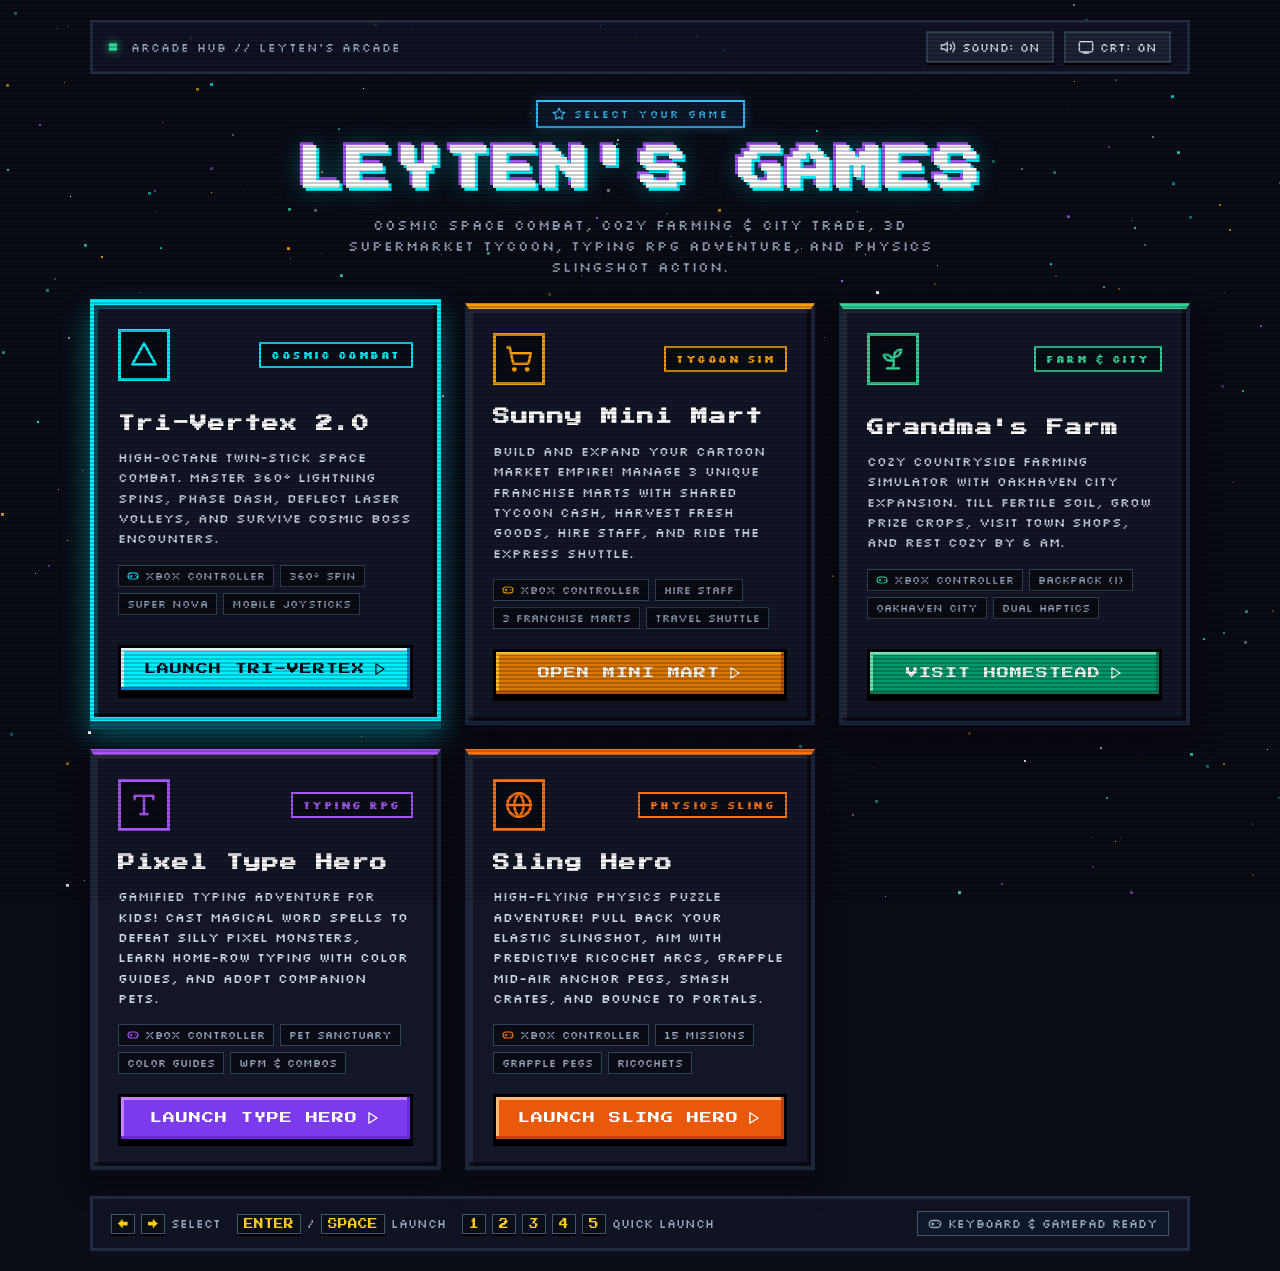
==== commit 31f25077: "Add Homestead expansions, mobile/RG556 scaling, and Xbox modal controls" ====
--- a/index.html
+++ b/index.html
@@ -2,8 +2,10 @@
 <html lang="en">
 <head>
   <meta charset="UTF-8">
-  <meta name="viewport" content="width=device-width, initial-scale=1.0, maximum-scale=1.0, user-scalable=no">
+  <meta name="viewport" content="width=device-width, initial-scale=1.0, maximum-scale=1.0, user-scalable=no, viewport-fit=cover">
   <title>Leyten's Games - Retro Pixel Arcade Hub</title>
+  <link rel="icon" type="image/png" href="arcade_icon.png">
+  <link rel="shortcut icon" href="arcade_icon.ico">
   <link rel="preconnect" href="https://fonts.googleapis.com">
   <link rel="preconnect" href="https://fonts.gstatic.com" crossorigin>
   <link href="https://fonts.googleapis.com/css2?family=Press+Start+2P&family=Silkscreen:wght@400;700&display=swap" rel="stylesheet">
@@ -39,11 +41,12 @@
       color: var(--text-white);
       font-family: 'Silkscreen', 'Courier New', monospace;
       min-height: 100vh;
+      min-height: 100dvh;
       display: flex;
       flex-direction: column;
       align-items: center;
       justify-content: center;
-      padding: 24px 16px;
+      padding: calc(20px + env(safe-area-inset-top, 0px)) calc(16px + env(safe-area-inset-right, 0px)) calc(20px + env(safe-area-inset-bottom, 0px)) calc(16px + env(safe-area-inset-left, 0px));
       overflow-x: hidden;
       position: relative;
     }
@@ -599,6 +602,38 @@
       .hub-footer {
         flex-direction: column;
         align-items: flex-start;
+      }
+    }
+
+    @media (max-height: 580px) {
+      body {
+        justify-content: flex-start;
+        padding-top: calc(10px + env(safe-area-inset-top, 0px));
+        padding-bottom: calc(10px + env(safe-area-inset-bottom, 0px));
+      }
+      .hub-container {
+        gap: 12px;
+      }
+      .arcade-title {
+        font-size: 1.45rem;
+      }
+      .arcade-subtitle {
+        font-size: 0.72rem;
+      }
+      .games-grid {
+        grid-template-columns: repeat(auto-fit, minmax(230px, 1fr));
+        gap: 12px;
+      }
+      .pixel-card {
+        padding: 14px;
+        gap: 10px;
+      }
+      .pixel-btn-action {
+        padding: 10px 12px;
+        font-size: 0.65rem;
+      }
+      .hub-footer {
+        padding: 8px 12px;
       }
     }
   </style>
@@ -1068,7 +1103,8 @@
       cards.forEach((c, i) => {
         if (i === selectedIndex) {
           c.classList.add('active-focus');
-          c.focus();
+          c.focus({ preventScroll: true });
+          c.scrollIntoView({ block: 'nearest', inline: 'nearest', behavior: 'smooth' });
         } else {
           c.classList.remove('active-focus');
         }
@@ -1113,16 +1149,20 @@
         setFocusIndex(3, true);
         sound.playLaunch();
         setTimeout(() => cards[3].click(), 120);
-      }
       } else if (e.key === '5') {
         setFocusIndex(4, true);
         sound.playLaunch();
         setTimeout(() => cards[4].click(), 120);
+      }
     });
 
-    // --- 4. Xbox Controller / HTML5 Gamepad Support ---
+    // --- 4. Platform & Xbox Controller / HTML5 Gamepad Support ---
     const gpIndicator = document.getElementById('gamepadIndicator');
     const gpText = document.getElementById('gamepadText');
+    const isCoarseTouch = window.matchMedia('(pointer: coarse)').matches || (navigator.maxTouchPoints > 0);
+    if (gpText) {
+      gpText.textContent = isCoarseTouch ? 'TOUCH & GAMEPAD READY' : 'KEYBOARD & GAMEPAD READY';
+    }
     let prevButtonA = false;
     let navCooldown = 0;
 
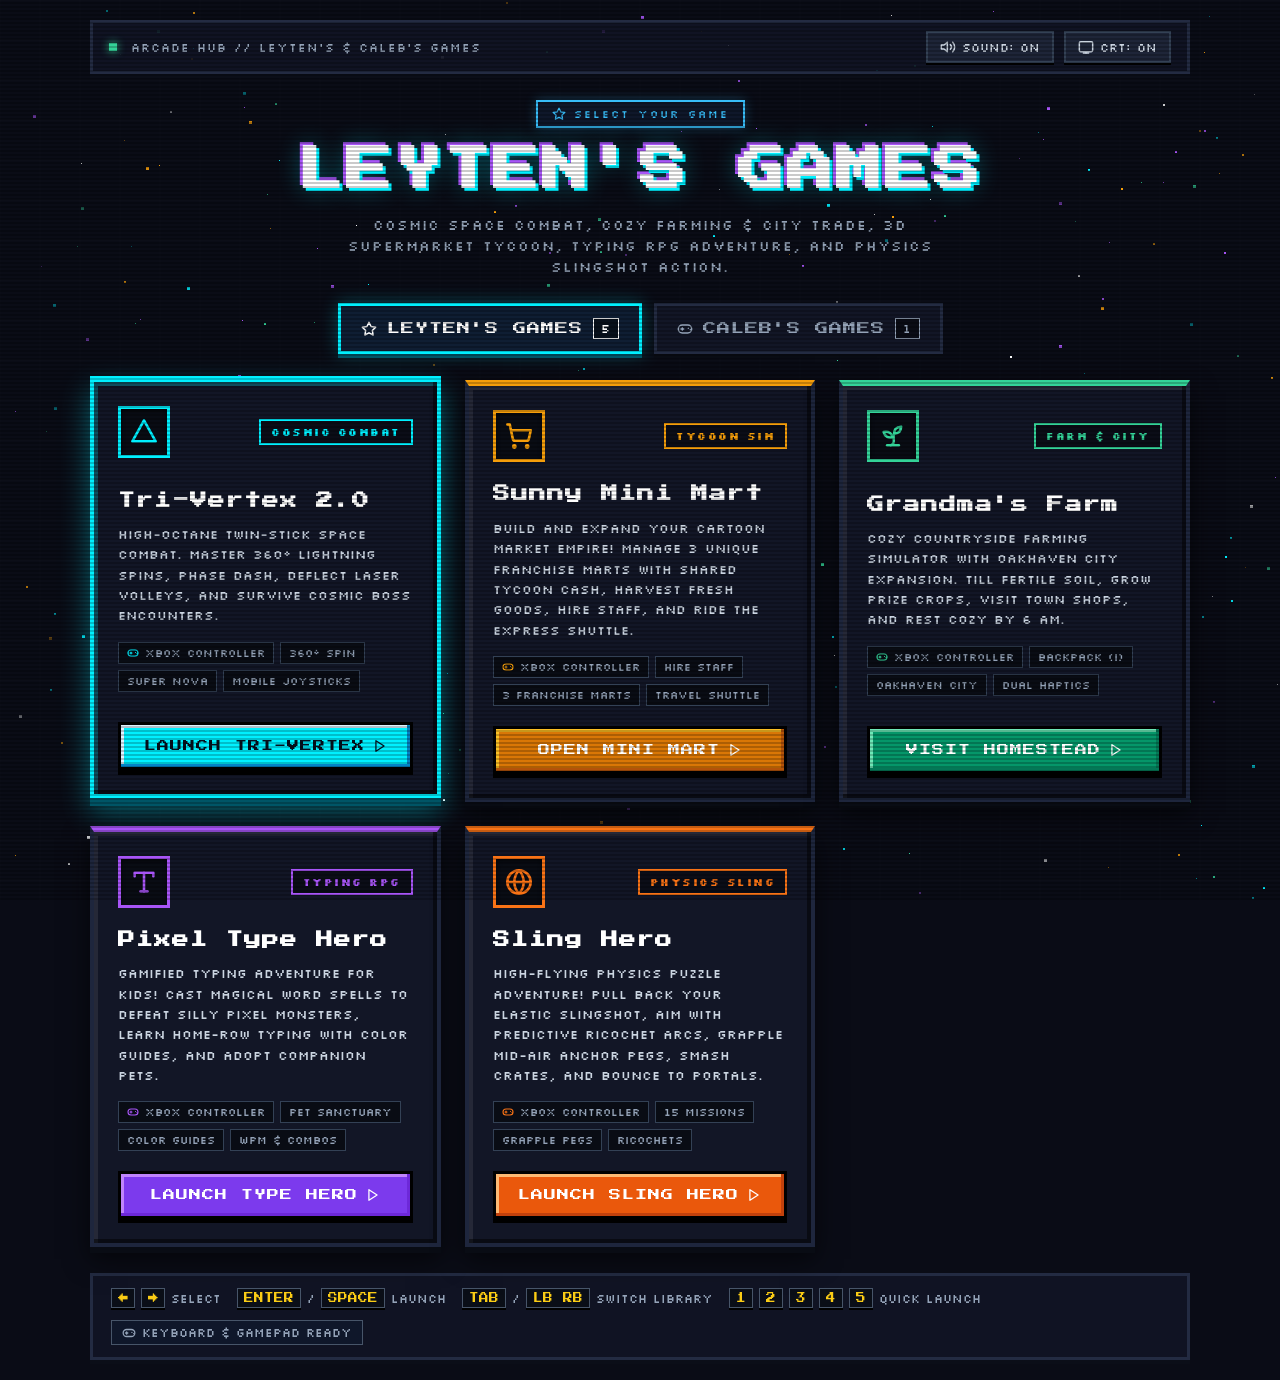
==== commit a3482e0c: "Add Caleb's Games hub tab, refine Tri-Vertex starter loadout/wrap/minimap/nebula/music" ====
--- a/index.html
+++ b/index.html
@@ -204,6 +204,118 @@
       line-height: 1.5;
     }
 
+    /* Hub Library Tabs */
+    .hub-tabs {
+      display: flex;
+      justify-content: center;
+      align-items: center;
+      flex-wrap: wrap;
+      gap: 12px;
+      width: 100%;
+    }
+
+    .hub-tab-btn {
+      font-family: 'Press Start 2P', monospace;
+      font-size: clamp(0.68rem, 1.5vw, 0.82rem);
+      padding: 12px 20px;
+      background: #121626;
+      border: 3px solid #232b42;
+      color: #94a3b8;
+      cursor: pointer;
+      display: inline-flex;
+      align-items: center;
+      gap: 10px;
+      box-shadow: 0 4px 0 #090c14;
+      transition: all 0.12s ease;
+      letter-spacing: 1px;
+      touch-action: manipulation;
+      -webkit-tap-highlight-color: transparent;
+    }
+
+    .hub-tab-btn:hover {
+      background: #1a2138;
+      color: #e2e8f0;
+      transform: translateY(-2px);
+    }
+
+    .hub-tab-btn.active[data-tab="leytens"] {
+      background: #0f1e33;
+      border-color: var(--tri-neon);
+      color: #ffffff;
+      box-shadow: 0 4px 0 #005566, 0 0 18px rgba(0, 240, 255, 0.3);
+    }
+
+    .hub-tab-btn.active[data-tab="calebs"] {
+      background: #231233;
+      border-color: var(--hero-purple);
+      color: #ffffff;
+      box-shadow: 0 4px 0 #581c87, 0 0 18px rgba(168, 85, 247, 0.35);
+    }
+
+    .tab-count-badge {
+      font-family: 'Silkscreen', monospace;
+      font-size: 0.72rem;
+      padding: 2px 7px;
+      background: rgba(0, 0, 0, 0.45);
+      border: 1px solid currentColor;
+    }
+
+    .hub-panel.hidden {
+      display: none;
+    }
+
+    /* Empty Cartridge State for Caleb's Games */
+    .empty-library-card {
+      grid-column: 1 / -1;
+      background: var(--panel-bg);
+      border: 4px dashed #4c1d95;
+      box-shadow:
+        inset -4px -4px 0px 0px rgba(0, 0, 0, 0.5),
+        0 8px 24px rgba(0, 0, 0, 0.55);
+      padding: 40px 28px;
+      display: flex;
+      flex-direction: column;
+      align-items: center;
+      text-align: center;
+      gap: 16px;
+    }
+
+    .empty-icon-wrap {
+      width: 64px;
+      height: 64px;
+      display: flex;
+      align-items: center;
+      justify-content: center;
+      background: #090c14;
+      border: 3px solid var(--hero-purple);
+      color: var(--hero-purple);
+      box-shadow: 0 0 18px rgba(168, 85, 247, 0.28);
+    }
+
+    .empty-library-title {
+      font-family: 'Press Start 2P', monospace;
+      font-size: clamp(0.95rem, 2.2vw, 1.25rem);
+      color: #ffffff;
+      letter-spacing: 1px;
+    }
+
+    .empty-library-desc {
+      max-width: 580px;
+      font-size: 0.85rem;
+      line-height: 1.65;
+      color: #cbd5e1;
+    }
+
+    .empty-path-pill {
+      font-family: 'Silkscreen', monospace;
+      font-size: 0.78rem;
+      padding: 8px 14px;
+      background: #090c14;
+      border: 2px solid #7c3aed;
+      color: #d8b4fe;
+      word-break: break-all;
+    }
+
     /* Games Grid */
     .games-grid {
       display: grid;
@@ -653,7 +765,7 @@
     <header class="top-bar">
       <div class="top-left-status">
         <span class="blinking-dot"></span>
-        <span>ARCADE HUB // LEYTEN'S ARCADE</span>
+        <span>ARCADE HUB // LEYTEN'S &amp; CALEB'S GAMES</span>
       </div>
       <div class="top-actions">
         <!-- Audio Synthesizer Toggle -->
@@ -686,12 +798,31 @@
         </svg>
         <span>SELECT YOUR GAME</span>
       </div>
-      <h1 class="arcade-title">LEYTEN'S GAMES</h1>
-      <p class="arcade-subtitle">Cosmic space combat, cozy farming &amp; city trade, 3D supermarket tycoon, typing RPG adventure, and physics slingshot action.</p>
+      <h1 class="arcade-title" id="hubTitle">LEYTEN'S GAMES</h1>
+      <p class="arcade-subtitle" id="hubSubtitle">Cosmic space combat, cozy farming &amp; city trade, 3D supermarket tycoon, typing RPG adventure, and physics slingshot action.</p>
     </section>
 
-    <!-- Games Grid -->
-    <section class="games-grid" aria-label="Game Library">
+    <!-- Library Tabs Switcher -->
+    <nav class="hub-tabs" role="tablist" aria-label="Game Libraries">
+      <button class="hub-tab-btn active" id="tabBtnLeytens" data-tab="leytens" role="tab" aria-selected="true" type="button">
+        <svg class="ui-icon" viewBox="0 0 24 24">
+          <polygon points="12 2 15.09 8.26 22 9.27 17 14.14 18.18 21.02 12 17.77 5.82 21.02 7 14.14 2 9.27 8.91 8.26 12 2"/>
+        </svg>
+        <span>LEYTEN'S GAMES</span>
+        <span class="tab-count-badge" id="countLeytens">5</span>
+      </button>
+      <button class="hub-tab-btn" id="tabBtnCalebs" data-tab="calebs" role="tab" aria-selected="false" type="button">
+        <svg class="ui-icon" viewBox="0 0 24 24">
+          <rect width="20" height="12" x="2" y="6" rx="6"/>
+          <path d="M6 12h4m-2-2v4m9-3h.01m3 2h.01"/>
+        </svg>
+        <span>CALEB'S GAMES</span>
+        <span class="tab-count-badge" id="countCalebs">0</span>
+      </button>
+    </nav>
+
+    <!-- Games Grid (Leyten's Games) -->
+    <section class="games-grid hub-panel" id="panel-leytens" aria-label="Leyten's Game Library">
 
       <!-- 1. TRI-VERTEX 2.0 -->
       <a href="Tri-Vertex/index.html" class="pixel-card tri-vertex" id="card-0" data-index="0" tabindex="0">
@@ -886,6 +1017,9 @@
 
     </section>
 
+    <!-- Games Grid (Caleb's Games) -->
+    <section class="games-grid hub-panel hidden" id="panel-calebs" aria-label="Caleb's Game Library"></section>
+
     <!-- Footer Status & Gamepad Guide -->
     <footer class="hub-footer">
       <div class="controls-group">
@@ -899,6 +1033,12 @@
           <span>/</span>
           <span class="ctrl-key">SPACE</span>
           <span>LAUNCH</span>
+        </div>
+        <div class="ctrl-item">
+          <span class="ctrl-key">TAB</span>
+          <span>/</span>
+          <span class="ctrl-key">LB RB</span>
+          <span>SWITCH LIBRARY</span>
         </div>
         <div class="ctrl-item">
           <span class="ctrl-key">1</span>
@@ -1085,17 +1225,127 @@
     }
     requestAnimationFrame(renderStarfield);
 
-    // --- 3. Card Selection, Navigation & Sound ---
-    const cards = [
-      document.getElementById('card-0'),
-      document.getElementById('card-1'),
-      document.getElementById('card-2'),
-      document.getElementById('card-3'),
-      document.getElementById('card-4')
+    // --- 3. Library Tabs, Card Selection, Navigation & Sound ---
+    // Add Caleb's games here as entries like:
+    // { title: 'Game Title', genre: 'ACTION', desc: 'Description...', href: '../Calebs Games/My-Game/index.html', theme: 'tri-vertex', features: ['Xbox Controller'] }
+    const CALEB_GAMES = [
+      {
+        title: 'SUNNY SQUEEZE',
+        genre: 'TYCOON',
+        desc: 'Modern cartoon lemonade stand simulator! Craft recipes, watch the weather & day of the week, rent prime locations, and build your citrus empire.',
+        href: '../Calebs Games/Lemonade-Stand/index.html',
+        theme: 'mini-mart',
+        features: ['Xbox Controller', 'Keyboard & Mouse', 'Cartoon Sim']
+      }
     ];
+
+    const panelLeytens = document.getElementById('panel-leytens');
+    const panelCalebs = document.getElementById('panel-calebs');
+    const tabBtnLeytens = document.getElementById('tabBtnLeytens');
+    const tabBtnCalebs = document.getElementById('tabBtnCalebs');
+    const hubTitle = document.getElementById('hubTitle');
+    const hubSubtitle = document.getElementById('hubSubtitle');
+    const countLeytens = document.getElementById('countLeytens');
+    const countCalebs = document.getElementById('countCalebs');
+
+    let activeLibraryTab = 'leytens';
+    let cards = Array.from(panelLeytens.querySelectorAll('.pixel-card'));
     let selectedIndex = 0;
 
+    function renderCalebsGames() {
+      if (countCalebs) countCalebs.textContent = String(CALEB_GAMES.length);
+      if (countLeytens) countLeytens.textContent = String(panelLeytens.querySelectorAll('.pixel-card').length);
+
+      if (CALEB_GAMES.length === 0) {
+        panelCalebs.innerHTML = `
+          <div class="empty-library-card">
+            <div class="empty-icon-wrap" aria-hidden="true">
+              <svg class="ui-icon" style="width: 34px; height: 34px;" viewBox="0 0 24 24">
+                <path d="M4 20h16a2 2 0 0 0 2-2V8a2 2 0 0 0-2-2h-7.93a2 2 0 0 1-1.66-.9l-.82-1.2A2 2 0 0 0 7.93 3H4a2 2 0 0 0-2 2v13c0 1.1.9 2 2 2Z"/>
+              </svg>
+            </div>
+            <h2 class="empty-library-title">CALEB'S GAMES // READY FOR CARTRIDGES</h2>
+            <p class="empty-library-desc">
+              No games have been added to Caleb's Games yet! Drop new game folders inside the directory below and register them to launch straight from this tab.
+            </p>
+            <div class="empty-path-pill">D:\\Calebs Games\\</div>
+          </div>
+        `;
+        return;
+      }
+
+      panelCalebs.innerHTML = CALEB_GAMES.map((g, idx) => {
+        const theme = g.theme || 'type-hero';
+        const badges = (g.features || []).map(f => `<span class="feature-badge">${f}</span>`).join('');
+        return `
+          <a href="${g.href}" class="pixel-card ${theme}" data-index="${idx}" tabindex="0">
+            <div class="card-header-row">
+              <div class="pixel-icon-box" aria-hidden="true">
+                <svg class="ui-icon" style="width: 28px; height: 28px;" viewBox="0 0 24 24">
+                  <rect width="20" height="12" x="2" y="6" rx="6"/>
+                  <path d="M6 12h4m-2-2v4m9-3h.01m3 2h.01"/>
+                </svg>
+              </div>
+              <span class="genre-pill">${g.genre || 'ARCADE'}</span>
+            </div>
+            <div class="card-body">
+              <h2 class="game-title">${g.title}</h2>
+              <p class="game-desc">${g.desc || ''}</p>
+              ${badges ? `<div class="feature-list">${badges}</div>` : ''}
+            </div>
+            <div class="pixel-btn-action">
+              <span>LAUNCH GAME</span>
+              <svg class="ui-icon" style="width: 14px; height: 14px;" viewBox="0 0 24 24">
+                <polygon points="5 3 19 12 5 21 5 3"/>
+              </svg>
+            </div>
+          </a>
+        `;
+      }).join('');
+
+      Array.from(panelCalebs.querySelectorAll('.pixel-card')).forEach((c, i) => {
+        c.addEventListener('mouseenter', () => setFocusIndex(i, true));
+        c.addEventListener('click', () => sound.playLaunch());
+      });
+    }
+
+    function switchLibraryTab(tabName, playAudio = true) {
+      activeLibraryTab = tabName === 'calebs' ? 'calebs' : 'leytens';
+      const isCalebs = activeLibraryTab === 'calebs';
+
+      tabBtnLeytens.classList.toggle('active', !isCalebs);
+      tabBtnCalebs.classList.toggle('active', isCalebs);
+      tabBtnLeytens.setAttribute('aria-selected', String(!isCalebs));
+      tabBtnCalebs.setAttribute('aria-selected', String(isCalebs));
+
+      panelLeytens.classList.toggle('hidden', isCalebs);
+      panelCalebs.classList.toggle('hidden', !isCalebs);
+
+      if (hubTitle && hubSubtitle) {
+        if (isCalebs) {
+          hubTitle.textContent = "CALEB'S GAMES";
+          hubSubtitle.textContent = "Custom arcade picks, prototypes, and extra projects stored in Caleb's Games.";
+        } else {
+          hubTitle.textContent = "LEYTEN'S GAMES";
+          hubSubtitle.textContent = "Cosmic space combat, cozy farming & city trade, 3D supermarket tycoon, typing RPG adventure, and physics slingshot action.";
+        }
+      }
+
+      const activePanel = isCalebs ? panelCalebs : panelLeytens;
+      cards = Array.from(activePanel.querySelectorAll('.pixel-card'));
+      selectedIndex = 0;
+      if (cards.length > 0) {
+        setFocusIndex(0, false);
+      }
+      if (playAudio) sound.playBlip();
+    }
+
+    renderCalebsGames();
+    tabBtnLeytens.addEventListener('click', () => switchLibraryTab('leytens', true));
+    tabBtnCalebs.addEventListener('click', () => switchLibraryTab('calebs', true));
+
     function setFocusIndex(idx, playAudio = true) {
+      if (!cards || cards.length === 0) return;
       if (idx < 0) idx = cards.length - 1;
       if (idx >= cards.length) idx = 0;
       selectedIndex = idx;
@@ -1115,7 +1365,7 @@
 
     cards.forEach((c, i) => {
       c.addEventListener('mouseenter', () => setFocusIndex(i, true));
-      c.addEventListener('click', (e) => {
+      c.addEventListener('click', () => {
         sound.playLaunch();
       });
     });
@@ -1123,36 +1373,26 @@
     // Keyboard Navigation
     window.addEventListener('keydown', (e) => {
       sound.init();
-      if (e.key === 'ArrowRight' || e.key === 'ArrowDown') {
+      if (e.key === 'Tab') {
+        e.preventDefault();
+        switchLibraryTab(activeLibraryTab === 'leytens' ? 'calebs' : 'leytens', true);
+      } else if (e.key === 'ArrowRight' || e.key === 'ArrowDown') {
         e.preventDefault();
         setFocusIndex(selectedIndex + 1, true);
       } else if (e.key === 'ArrowLeft' || e.key === 'ArrowUp') {
         e.preventDefault();
         setFocusIndex(selectedIndex - 1, true);
-      } else if (e.key === 'Enter' || e.key === ' ') {
+      } else if ((e.key === 'Enter' || e.key === ' ') && cards.length > 0) {
         e.preventDefault();
         sound.playLaunch();
         setTimeout(() => cards[selectedIndex].click(), 120);
-      } else if (e.key === '1') {
-        setFocusIndex(0, true);
-        sound.playLaunch();
-        setTimeout(() => cards[0].click(), 120);
-      } else if (e.key === '2') {
-        setFocusIndex(1, true);
-        sound.playLaunch();
-        setTimeout(() => cards[1].click(), 120);
-      } else if (e.key === '3') {
-        setFocusIndex(2, true);
-        sound.playLaunch();
-        setTimeout(() => cards[2].click(), 120);
-      } else if (e.key === '4') {
-        setFocusIndex(3, true);
-        sound.playLaunch();
-        setTimeout(() => cards[3].click(), 120);
-      } else if (e.key === '5') {
-        setFocusIndex(4, true);
-        sound.playLaunch();
-        setTimeout(() => cards[4].click(), 120);
+      } else if (e.key >= '1' && e.key <= '9') {
+        const idx = parseInt(e.key, 10) - 1;
+        if (idx >= 0 && idx < cards.length) {
+          setFocusIndex(idx, true);
+          sound.playLaunch();
+          setTimeout(() => cards[idx].click(), 120);
+        }
       }
     });
 
@@ -1163,61 +1403,136 @@
     if (gpText) {
       gpText.textContent = isCoarseTouch ? 'TOUCH & GAMEPAD READY' : 'KEYBOARD & GAMEPAD READY';
     }
-    let prevButtonA = false;
+    let prevButtonA = true;
+    let prevButtonX = false;
+    let prevButtonY = false;
+    let prevButtonLB = false;
+    let prevButtonRB = false;
     let navCooldown = 0;
-
-    function pollHubGamepad() {
-      if (navigator.getGamepads) {
-        const gamepads = navigator.getGamepads();
-        let activeGp = null;
-        for (let i = 0; i < gamepads.length; i++) {
-          if (gamepads[i] && gamepads[i].connected) {
-            activeGp = gamepads[i];
-            break;
+    let lastGpTime = performance.now();
+    const gpInputUnlockTime = performance.now() + 350;
+
+    function getGridColumns() {
+      if (!cards || cards.length < 2) return 1;
+      const firstTop = cards[0].getBoundingClientRect().top;
+      let cols = 0;
+      for (let i = 0; i < cards.length; i++) {
+        if (Math.abs(cards[i].getBoundingClientRect().top - firstTop) < 20) cols++;
+        else break;
+      }
+      return Math.max(1, cols);
+    }
+
+    function readMergedGamepad() {
+      if (!navigator.getGamepads) return null;
+      const pads = Array.from(navigator.getGamepads()).filter(p => p && p.connected);
+      if (pads.length === 0) return null;
+
+      let btnA = false, btnB = false, btnX = false, btnY = false, btnLB = false, btnRB = false;
+      let up = false, down = false, left = false, right = false;
+
+      for (const gp of pads) {
+        const b = gp.buttons || [];
+        const a = gp.axes || [];
+        const isDown = idx => !!(b[idx] && (b[idx].pressed || b[idx].value > 0.45));
+
+        if (isDown(0)) btnA = true;
+        if (isDown(1)) btnB = true;
+        if (isDown(2)) btnX = true;
+        if (isDown(3)) btnY = true;
+        if (isDown(4)) btnLB = true;
+        if (isDown(5)) btnRB = true;
+
+        if (isDown(12) || (a[1] !== undefined && a[1] < -0.45) || (a[7] !== undefined && a[7] < -0.45)) up = true;
+        if (isDown(13) || (a[1] !== undefined && a[1] > 0.45) || (a[7] !== undefined && a[7] > 0.45)) down = true;
+        if (isDown(14) || (a[0] !== undefined && a[0] < -0.45) || (a[6] !== undefined && a[6] < -0.45)) left = true;
+        if (isDown(15) || (a[0] !== undefined && a[0] > 0.45) || (a[6] !== undefined && a[6] > 0.45)) right = true;
+
+        // DirectInput POV Hat on axes[9]
+        if (a[9] !== undefined && Math.abs(a[9]) <= 1.05) {
+          const pov = a[9];
+          if (pov < -0.7 || pov > 0.85) up = true;
+          if (pov > -0.15 && pov < 0.45) down = true;
+          if (pov > 0.45 && pov <= 1.05) left = true;
+          if (pov > -0.7 && pov < -0.15) right = true;
+        }
+      }
+
+      return { count: pads.length, btnA, btnB, btnX, btnY, btnLB, btnRB, up, down, left, right };
+    }
+
+    function pollHubGamepad(now = performance.now()) {
+      const dt = Math.min(0.05, (now - lastGpTime) / 1000);
+      lastGpTime = now;
+
+      const gpState = readMergedGamepad();
+      if (gpState) {
+        if (!gpIndicator.classList.contains('active')) {
+          gpIndicator.classList.add('active');
+          gpText.textContent = 'XBOX CONTROLLER CONNECTED';
+        }
+
+        if ((gpState.btnLB && !prevButtonLB) || (gpState.btnRB && !prevButtonRB)) {
+          sound.init();
+          switchLibraryTab(activeLibraryTab === 'leytens' ? 'calebs' : 'leytens', true);
+        }
+        prevButtonLB = gpState.btnLB;
+        prevButtonRB = gpState.btnRB;
+
+        if (gpState.btnX && !prevButtonX) {
+          const crtBtn = document.getElementById('btnCrt');
+          if (crtBtn) crtBtn.click();
+        }
+        prevButtonX = gpState.btnX;
+
+        if (gpState.btnY && !prevButtonY) {
+          const audioBtn = document.getElementById('btnAudio');
+          if (audioBtn) audioBtn.click();
+        }
+        prevButtonY = gpState.btnY;
+
+        if (navCooldown <= 0) {
+          const cols = getGridColumns();
+          if (gpState.right) {
+            setFocusIndex(selectedIndex + 1, true);
+            navCooldown = 0.2;
+          } else if (gpState.left) {
+            setFocusIndex(selectedIndex - 1, true);
+            navCooldown = 0.2;
+          } else if (gpState.down) {
+            setFocusIndex(Math.min(cards.length - 1, selectedIndex + cols), true);
+            navCooldown = 0.2;
+          } else if (gpState.up) {
+            setFocusIndex(Math.max(0, selectedIndex - cols), true);
+            navCooldown = 0.2;
           }
+        } else {
+          navCooldown -= dt;
         }
 
-        if (activeGp) {
-          if (!gpIndicator.classList.contains('active')) {
-            gpIndicator.classList.add('active');
-            gpText.textContent = 'XBOX CONTROLLER CONNECTED';
-          }
-
-          const btnA = activeGp.buttons[0] && (activeGp.buttons[0].pressed || activeGp.buttons[0].value > 0.5);
-          const dpadLeft = activeGp.buttons[14] && activeGp.buttons[14].pressed;
-          const dpadRight = activeGp.buttons[15] && activeGp.buttons[15].pressed;
-          const dpadUp = activeGp.buttons[12] && activeGp.buttons[12].pressed;
-          const dpadDown = activeGp.buttons[13] && activeGp.buttons[13].pressed;
-          const stickX = activeGp.axes[0] || 0;
-          const stickY = activeGp.axes[1] || 0;
-
-          if (navCooldown <= 0) {
-            if (dpadRight || stickX > 0.45 || dpadDown || stickY > 0.45) {
-              setFocusIndex(selectedIndex + 1, true);
-              navCooldown = 0.22;
-            } else if (dpadLeft || stickX < -0.45 || dpadUp || stickY < -0.45) {
-              setFocusIndex(selectedIndex - 1, true);
-              navCooldown = 0.22;
-            }
-          } else {
-            navCooldown -= 0.016;
-          }
-
-          if (btnA && !prevButtonA) {
-            sound.init();
-            sound.playLaunch();
-            setTimeout(() => cards[selectedIndex].click(), 120);
-          }
-          prevButtonA = btnA;
-        } else {
-          if (gpIndicator.classList.contains('active')) {
-            gpIndicator.classList.remove('active');
-            gpText.textContent = 'CONNECT GAMEPAD';
-          }
+        if (now > gpInputUnlockTime && gpState.btnA && !prevButtonA && cards.length > 0) {
+          sound.init();
+          sound.playLaunch();
+          setTimeout(() => cards[selectedIndex].click(), 120);
         }
+        prevButtonA = gpState.btnA;
+      } else {
+        if (gpIndicator.classList.contains('active')) {
+          gpIndicator.classList.remove('active');
+          gpText.textContent = 'CONNECT GAMEPAD';
+        }
+        prevButtonA = false;
       }
       requestAnimationFrame(pollHubGamepad);
     }
+    window.addEventListener('gamepadconnected', () => {
+      window.focus();
+      if (gpIndicator) {
+        gpIndicator.classList.add('active');
+        gpText.textContent = 'XBOX CONTROLLER CONNECTED';
+      }
+    });
+    window.focus();
     requestAnimationFrame(pollHubGamepad);
 
     // Initial Focus
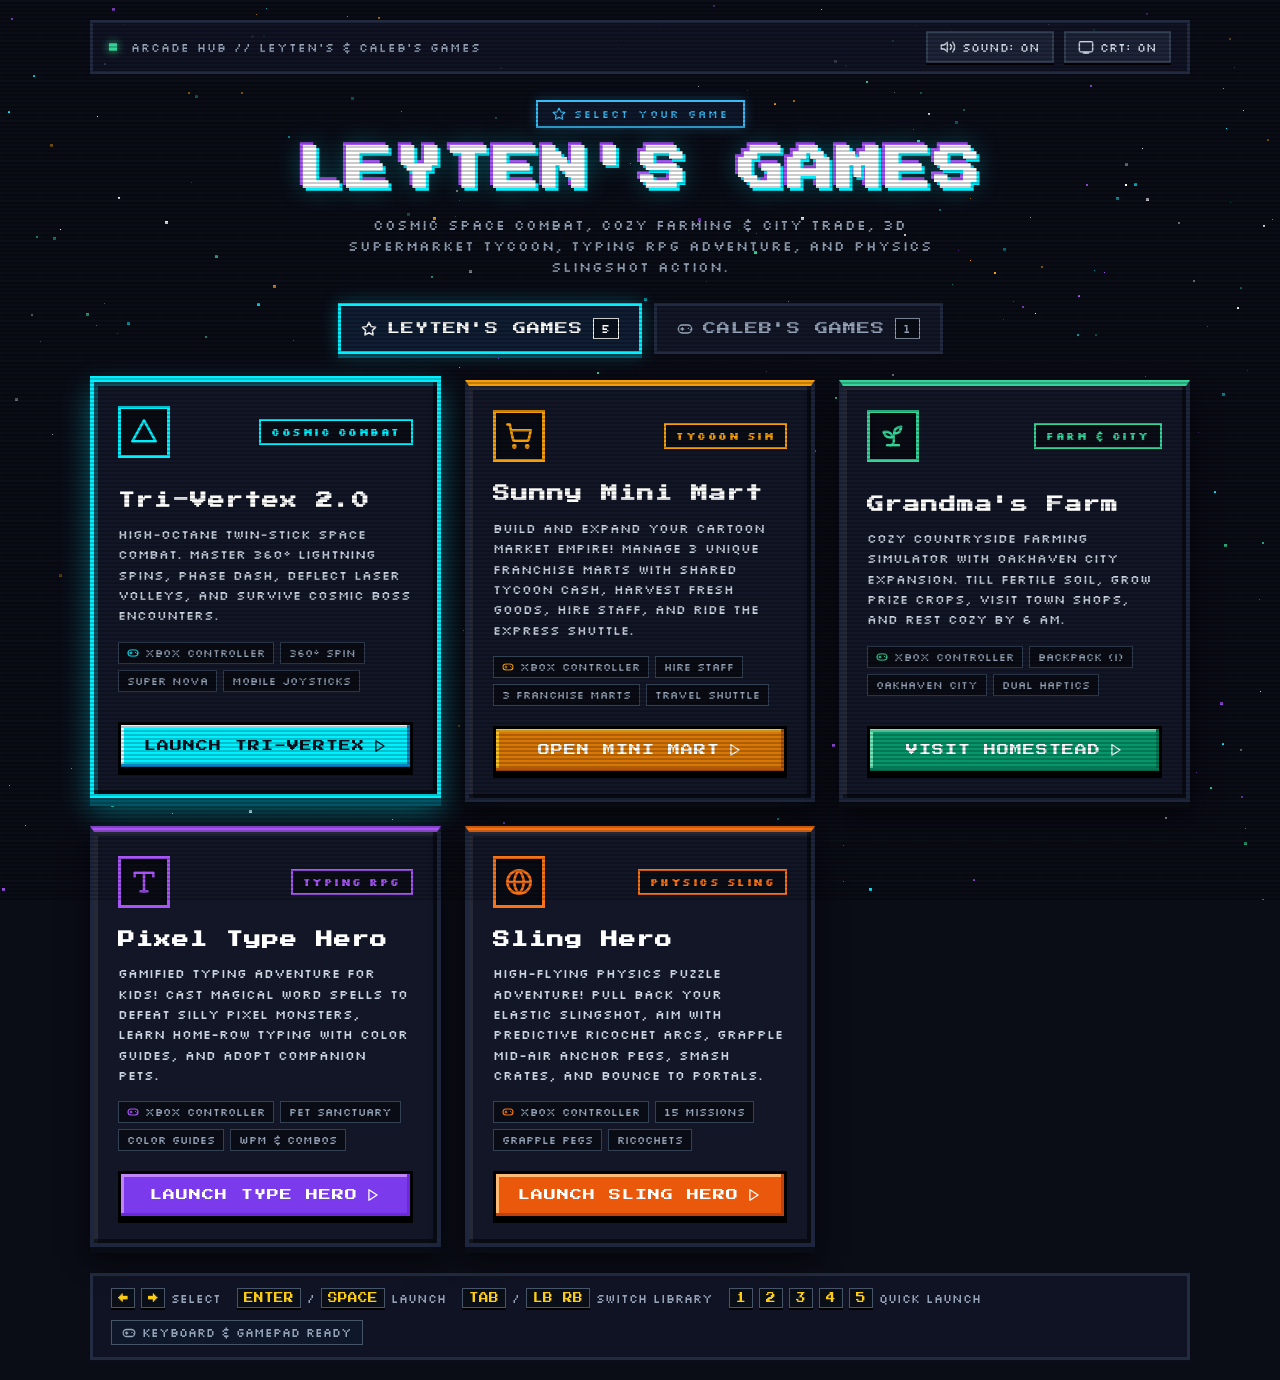
==== commit 1e160c5a: "Streamline Tri-Vertex upgrade cards, add area/hub soundtracks, fix cave exit, add Mini-Mart characte" ====
--- a/index.html
+++ b/index.html
@@ -1062,11 +1062,15 @@
   </main>
 
   <script>
-    // --- 1. Synthesizer 8-Bit Web Audio ---
+    // --- 1. Synthesizer 8-Bit Web Audio & Hub Soundtrack (Titans) ---
     class RetroSound {
       constructor() {
         this.ctx = null;
         this.muted = localStorage.getItem('leyten_arcade_muted') === 'true';
+        this.bgm = null;
+        this.bgmTargetVolume = 0.15;
+        this.bgmCurrentVolume = 0;
+        this.bgmFadeTimer = null;
       }
       init() {
         if (!this.ctx) {
@@ -1076,10 +1080,87 @@
         if (this.ctx && this.ctx.state === 'suspended') {
           this.ctx.resume();
         }
+        this.ensureBgm();
+      }
+      ensureBgm() {
+        if (typeof Audio === 'undefined') return;
+        if (!this.bgm) {
+          try {
+            const audio = new Audio('audio/titans.m4a');
+            audio.loop = true;
+            audio.preload = 'auto';
+            audio.volume = 0;
+            audio.muted = this.muted;
+            audio.addEventListener('ended', () => {
+              if (!this.bgm || this.muted) return;
+              this.bgm.currentTime = 0;
+              const p = this.bgm.play();
+              if (p && typeof p.catch === 'function') p.catch(() => {});
+            });
+            this.bgm = audio;
+          } catch (_) {
+            this.bgm = null;
+          }
+        }
+        if (!this.bgm) return;
+        if (this.muted) {
+          this.bgm.muted = true;
+          this.bgm.volume = 0;
+          this.bgmCurrentVolume = 0;
+          this.bgm.pause();
+          return;
+        }
+        if (this.bgm.paused) {
+          this.bgm.muted = false;
+          const p = this.bgm.play();
+          if (p && typeof p.then === 'function') {
+            p.then(() => this._fadeBgmTo(this.bgmTargetVolume)).catch(() => {});
+          } else {
+            this._fadeBgmTo(this.bgmTargetVolume);
+          }
+        }
+      }
+      _fadeBgmTo(targetVol) {
+        if (!this.bgm) return;
+        if (this.bgmFadeTimer) clearInterval(this.bgmFadeTimer);
+        this.bgmFadeTimer = setInterval(() => {
+          if (!this.bgm) {
+            clearInterval(this.bgmFadeTimer);
+            this.bgmFadeTimer = null;
+            return;
+          }
+          const goal = this.muted ? 0 : targetVol;
+          const diff = goal - this.bgmCurrentVolume;
+          if (Math.abs(diff) <= 0.01) {
+            this.bgmCurrentVolume = goal;
+            this.bgm.volume = Math.max(0, Math.min(1, goal));
+            clearInterval(this.bgmFadeTimer);
+            this.bgmFadeTimer = null;
+          } else {
+            this.bgmCurrentVolume += diff * 0.2;
+            this.bgm.volume = Math.max(0, Math.min(1, this.bgmCurrentVolume));
+          }
+        }, 60);
       }
       toggleMute() {
         this.muted = !this.muted;
         localStorage.setItem('leyten_arcade_muted', this.muted);
+        if (this.bgmFadeTimer) {
+          clearInterval(this.bgmFadeTimer);
+          this.bgmFadeTimer = null;
+        }
+        if (this.bgm) {
+          this.bgm.muted = this.muted;
+          if (this.muted) {
+            this.bgm.volume = 0;
+            this.bgmCurrentVolume = 0;
+            this.bgm.pause();
+          } else {
+            this.ensureBgm();
+          }
+        } else if (!this.muted) {
+          this.ensureBgm();
+        }
         return this.muted;
       }
       playBlip() {
@@ -1130,6 +1211,15 @@
       btnAudio.style.opacity = sound.muted ? '0.6' : '1';
     }
     updateAudioUI();
+    const startHubMusicOnGesture = (e) => {
+      if (e && e.target && e.target.closest && e.target.closest('#btnAudio')) return;
+      if (!sound.muted) sound.init();
+    };
+    window.addEventListener('pointerdown', startHubMusicOnGesture);
+    window.addEventListener('keydown', startHubMusicOnGesture);
+    // Attempt immediate playback if browser permits without prior gesture
+    if (!sound.muted) sound.ensureBgm();
+
     btnAudio.addEventListener('click', (e) => {
       e.stopPropagation();
       sound.init();
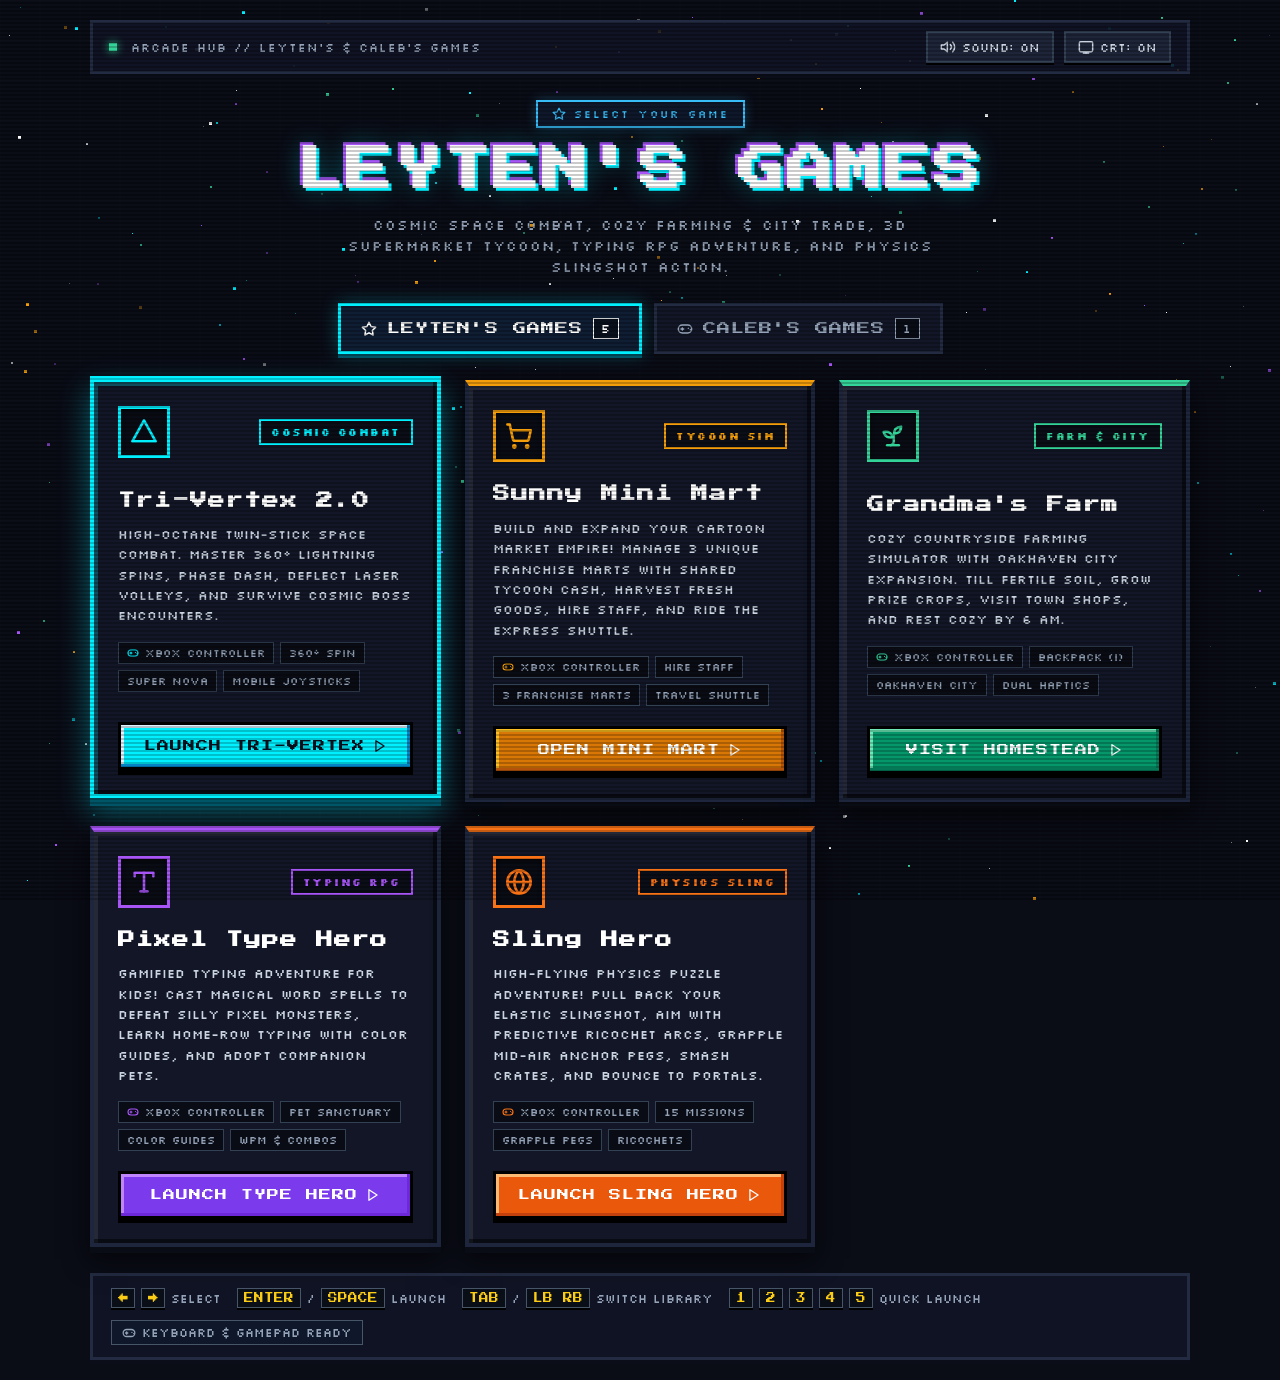
==== commit 42ffee0b: "Include Sunny Squeeze (Lemonade-Stand) inside repo under Calebs-Games for GitHub Pages" ====
--- a/index.html
+++ b/index.html
@@ -1317,13 +1317,13 @@
 
     // --- 3. Library Tabs, Card Selection, Navigation & Sound ---
     // Add Caleb's games here as entries like:
-    // { title: 'Game Title', genre: 'ACTION', desc: 'Description...', href: '../Calebs Games/My-Game/index.html', theme: 'tri-vertex', features: ['Xbox Controller'] }
+    // { title: 'Game Title', genre: 'ACTION', desc: 'Description...', href: 'Calebs-Games/My-Game/index.html', theme: 'tri-vertex', features: ['Xbox Controller'] }
     const CALEB_GAMES = [
       {
         title: 'SUNNY SQUEEZE',
         genre: 'TYCOON',
         desc: 'Modern cartoon lemonade stand simulator! Craft recipes, watch the weather & day of the week, rent prime locations, and build your citrus empire.',
-        href: '../Calebs Games/Lemonade-Stand/index.html',
+        href: 'Calebs-Games/Lemonade-Stand/index.html',
         theme: 'mini-mart',
         features: ['Xbox Controller', 'Keyboard & Mouse', 'Cartoon Sim']
       }
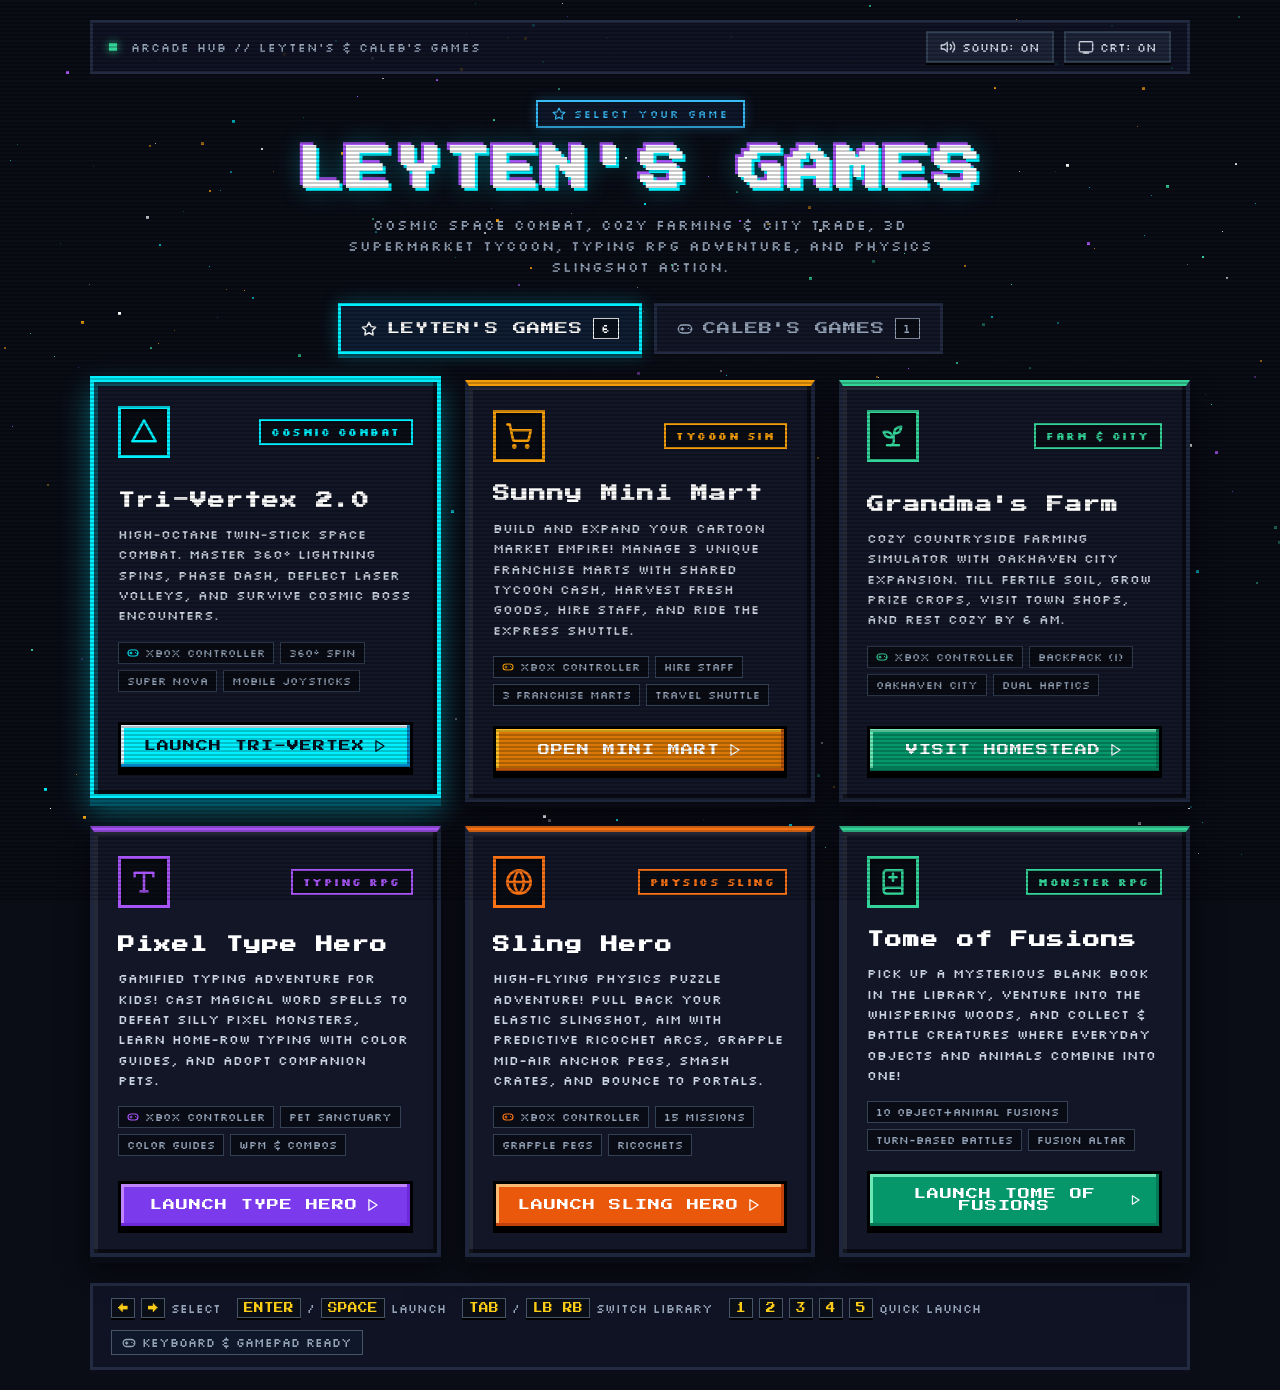
==== commit bb8a9866: "Add Tome of Fusions (Wild-Fusions) monster collector game" ====
--- a/index.html
+++ b/index.html
@@ -1013,6 +1013,37 @@
         </div>
       </a>
 
+      <!-- 6. TOME OF FUSIONS -->
+      <a href="Wild-Fusions/index.html" class="pixel-card homestead" id="card-5" data-index="5" tabindex="0">
+        <div class="card-header-row">
+          <div class="pixel-icon-box" aria-hidden="true">
+            <svg class="ui-icon" style="width: 28px; height: 28px;" viewBox="0 0 24 24">
+              <path d="M4 19.5v-15A2.5 2.5 0 0 1 6.5 2H20v20H6.5a2.5 2.5 0 0 1 0-5H20"/>
+              <path d="M9 8h6"/>
+              <path d="M12 5v6"/>
+            </svg>
+          </div>
+          <span class="genre-pill">MONSTER RPG</span>
+        </div>
+
+        <div class="card-body">
+          <h2 class="game-title">Tome of Fusions</h2>
+          <p class="game-desc">Pick up a mysterious blank book in the library, venture into the Whispering Woods, and collect &amp; battle creatures where everyday Objects and Animals combine into one!</p>
+          <div class="feature-list">
+            <span class="feature-badge">10 Object+Animal Fusions</span>
+            <span class="feature-badge">Turn-Based Battles</span>
+            <span class="feature-badge">Fusion Altar</span>
+          </div>
+        </div>
+
+        <div class="pixel-btn-action">
+          <span>LAUNCH TOME OF FUSIONS</span>
+          <svg class="ui-icon" style="width: 14px; height: 14px;" viewBox="0 0 24 24">
+            <polygon points="5 3 19 12 5 21 5 3"/>
+          </svg>
+        </div>
+      </a>
+
 
 
     </section>
